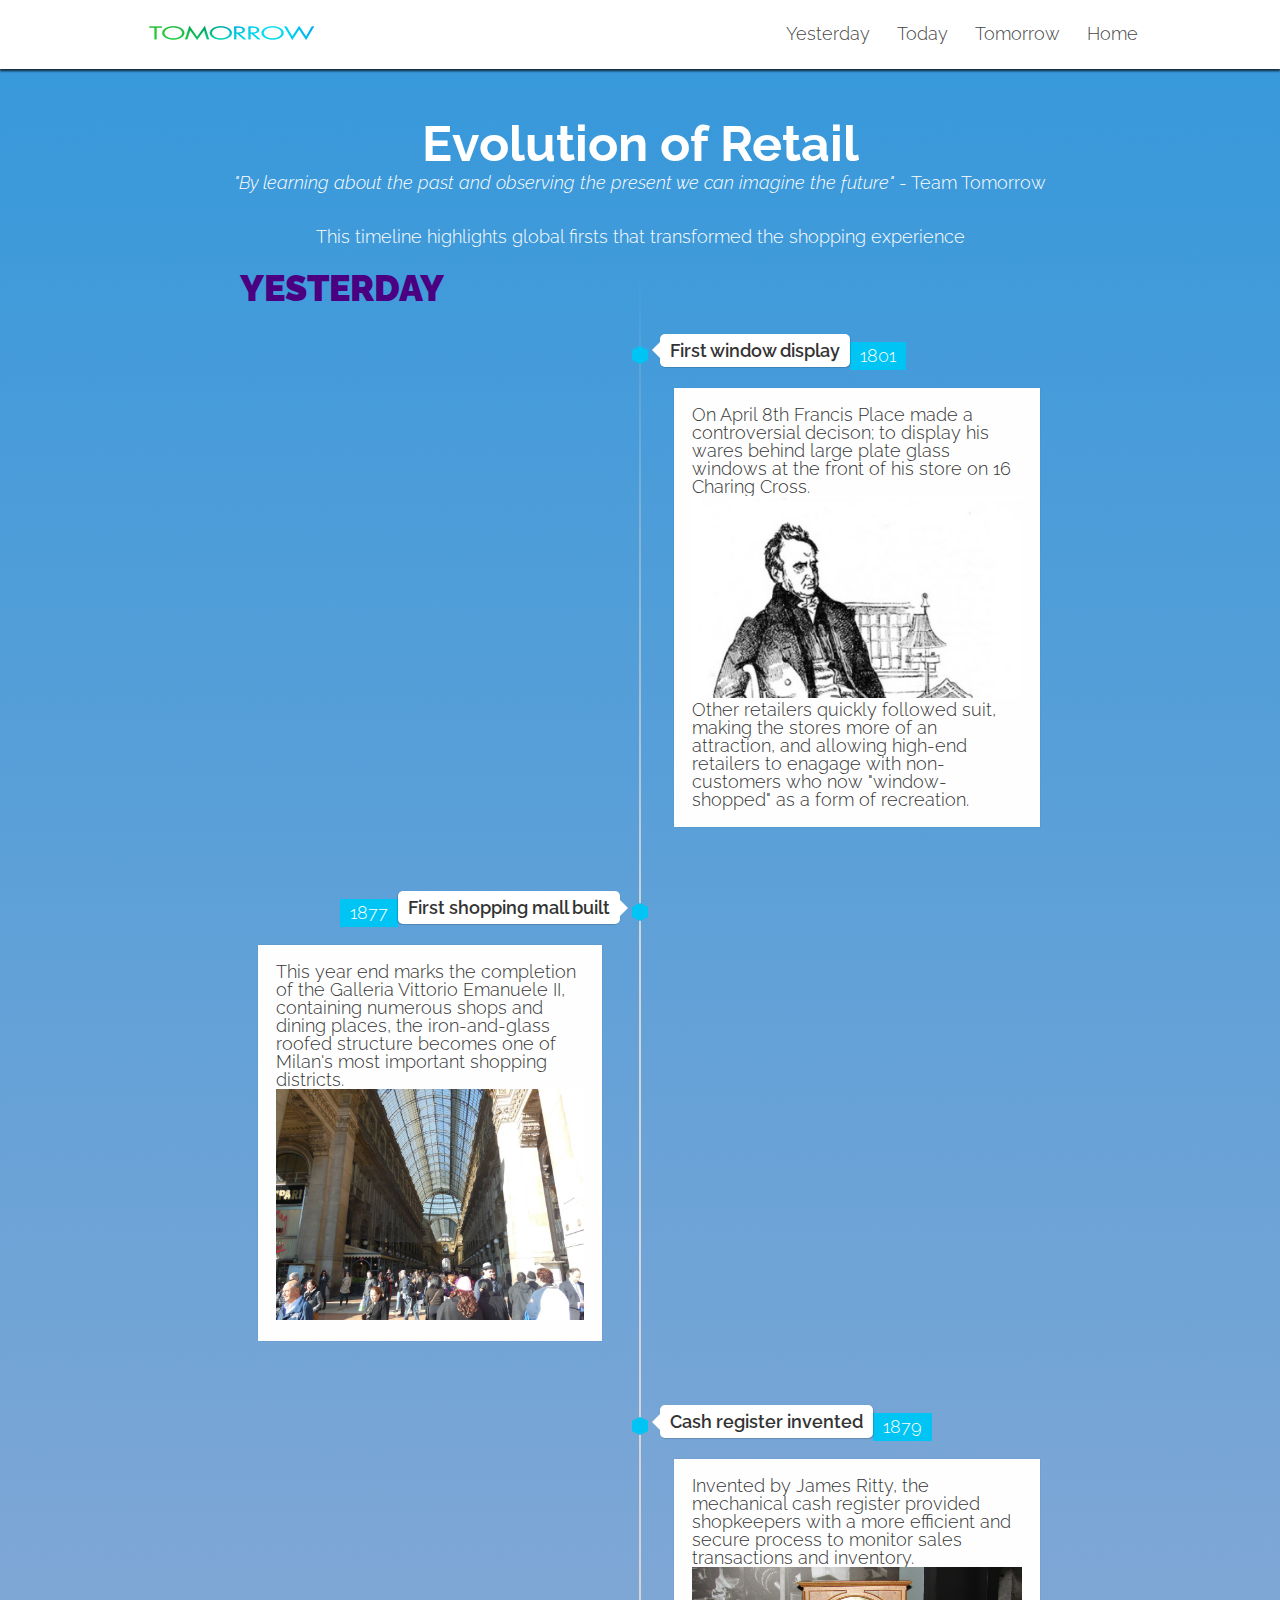
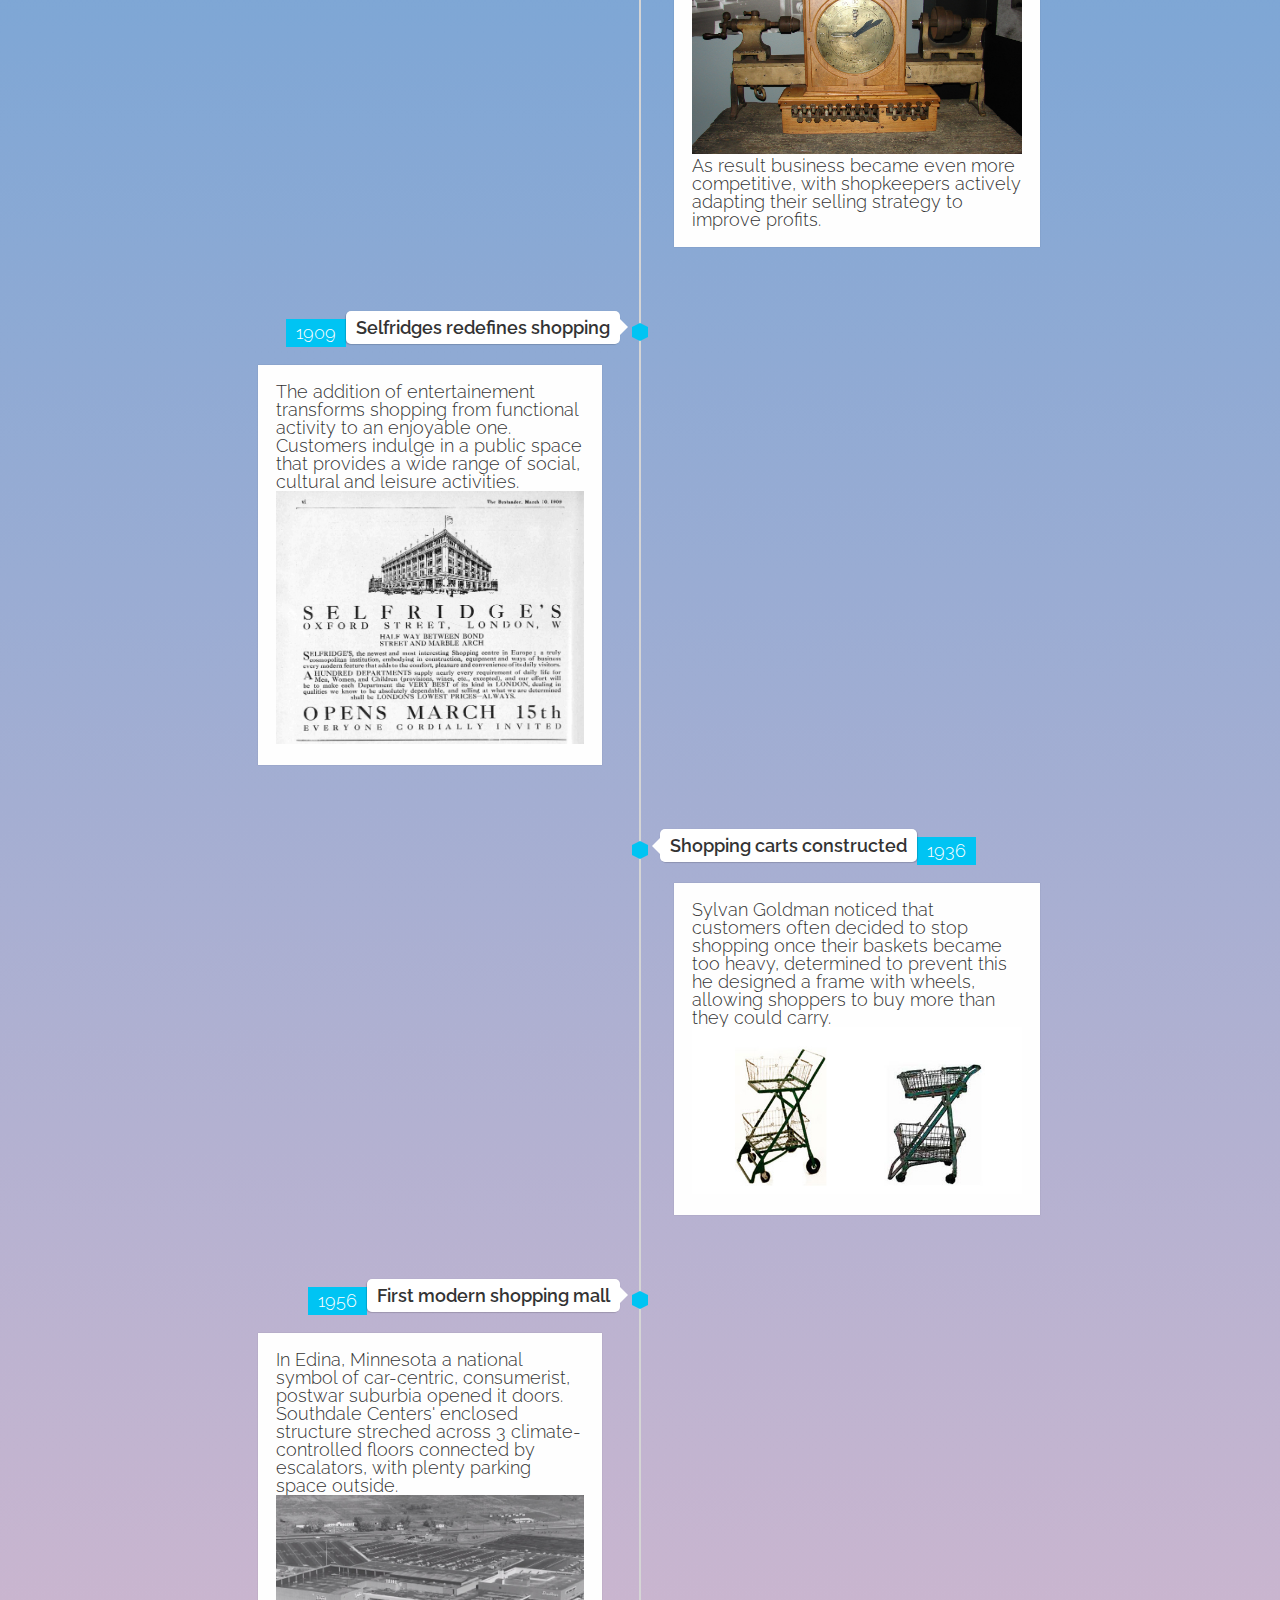
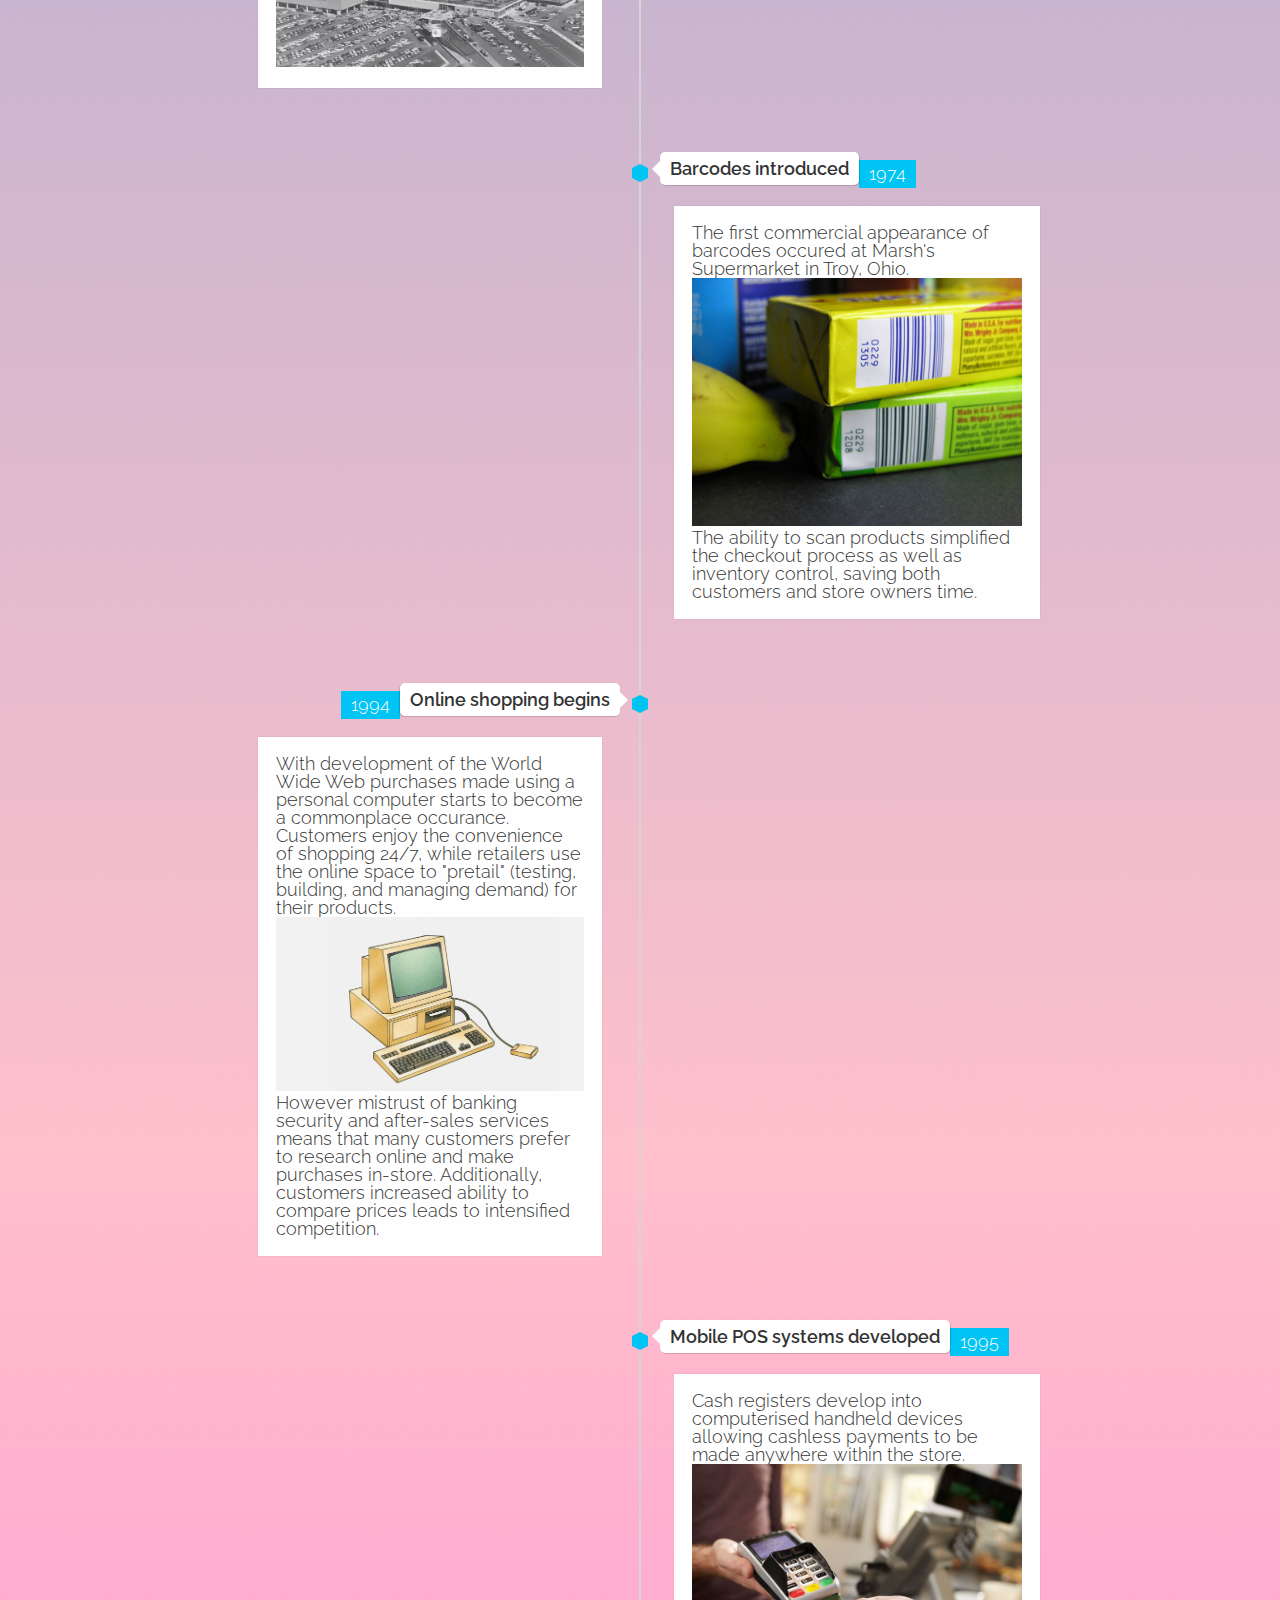
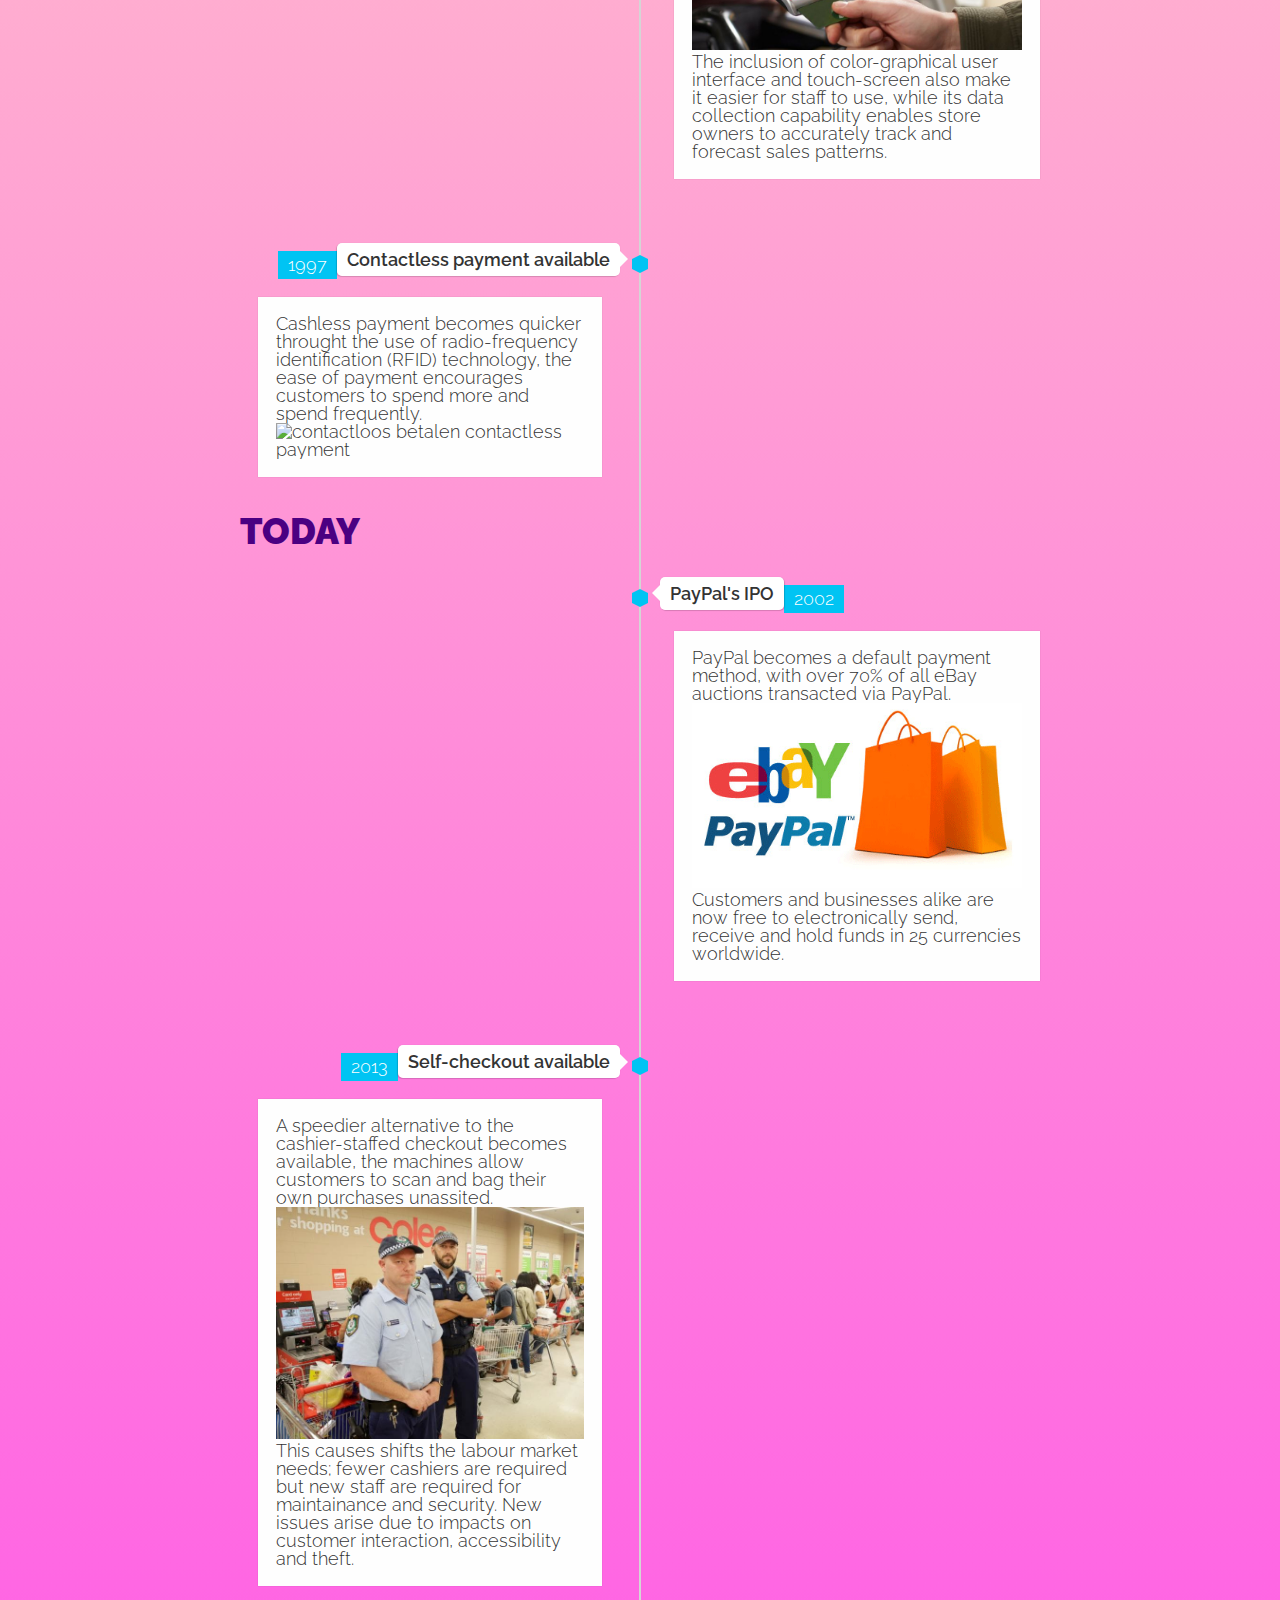
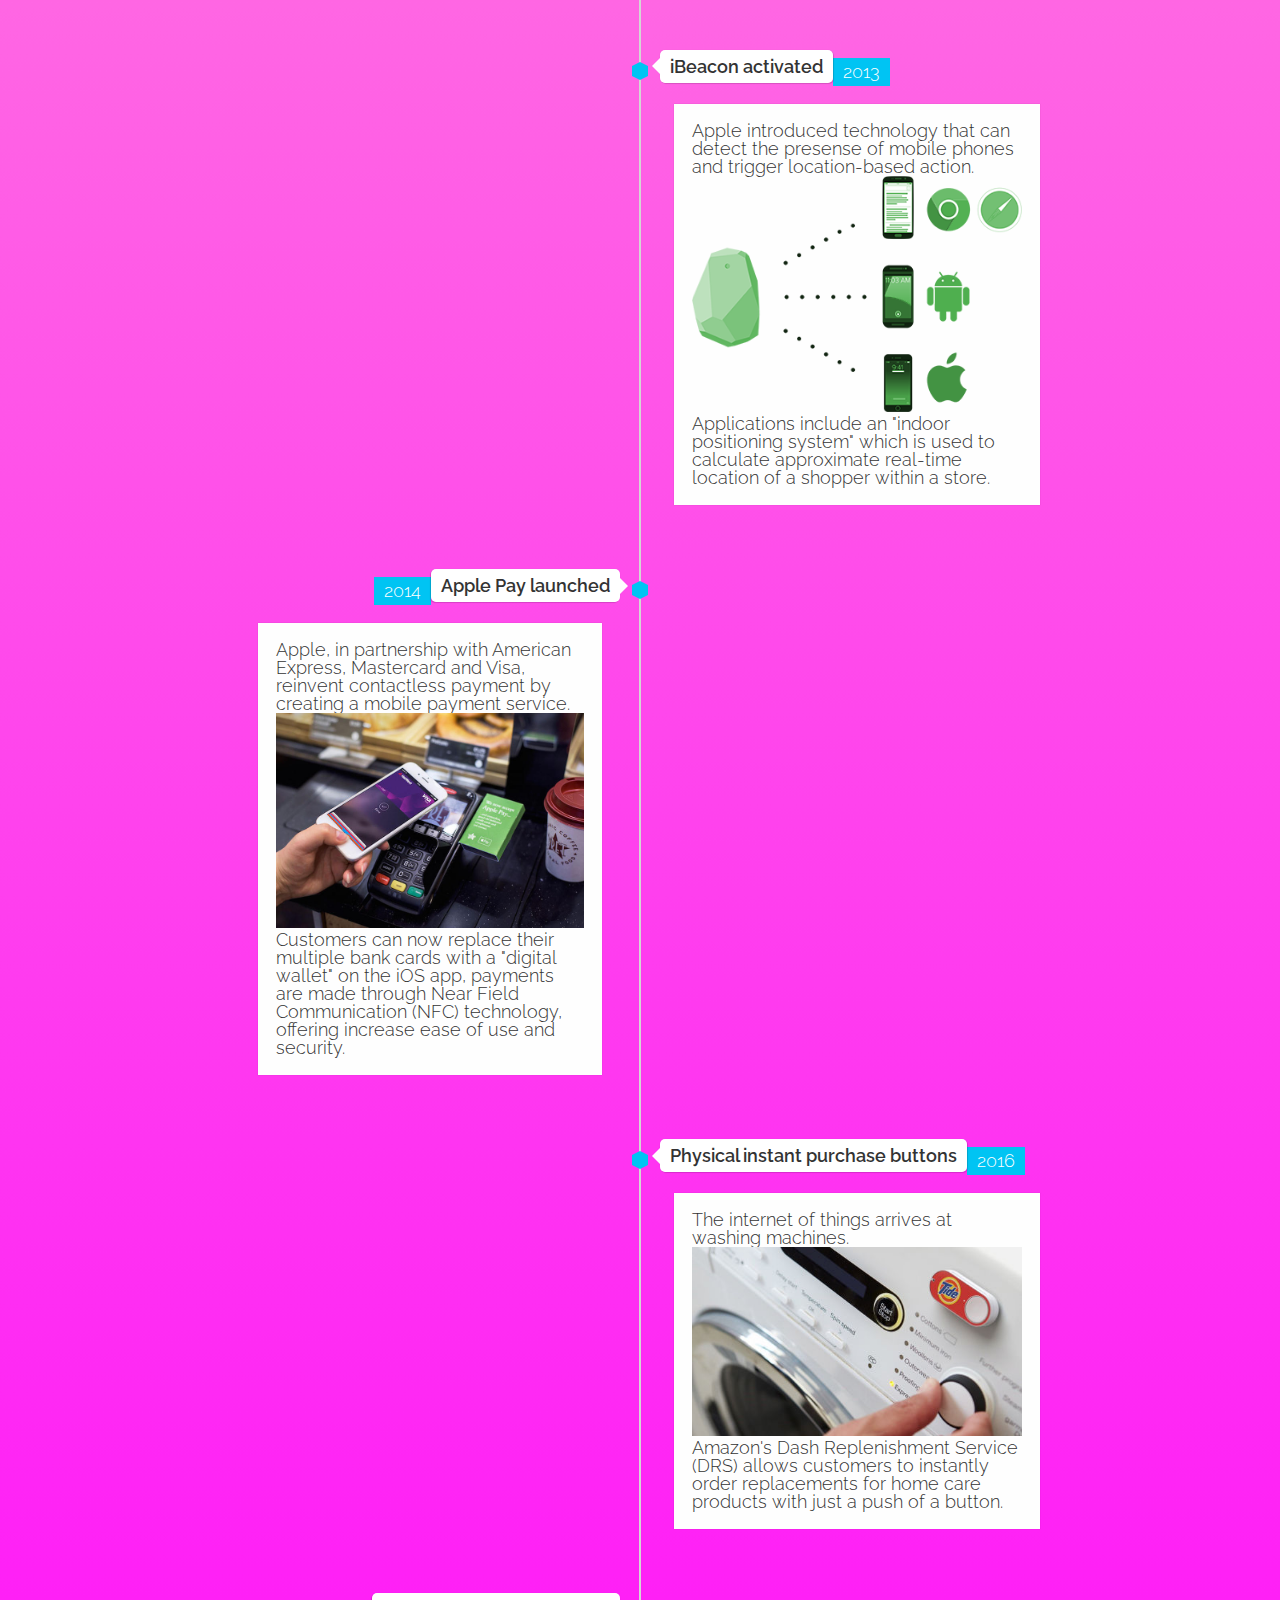
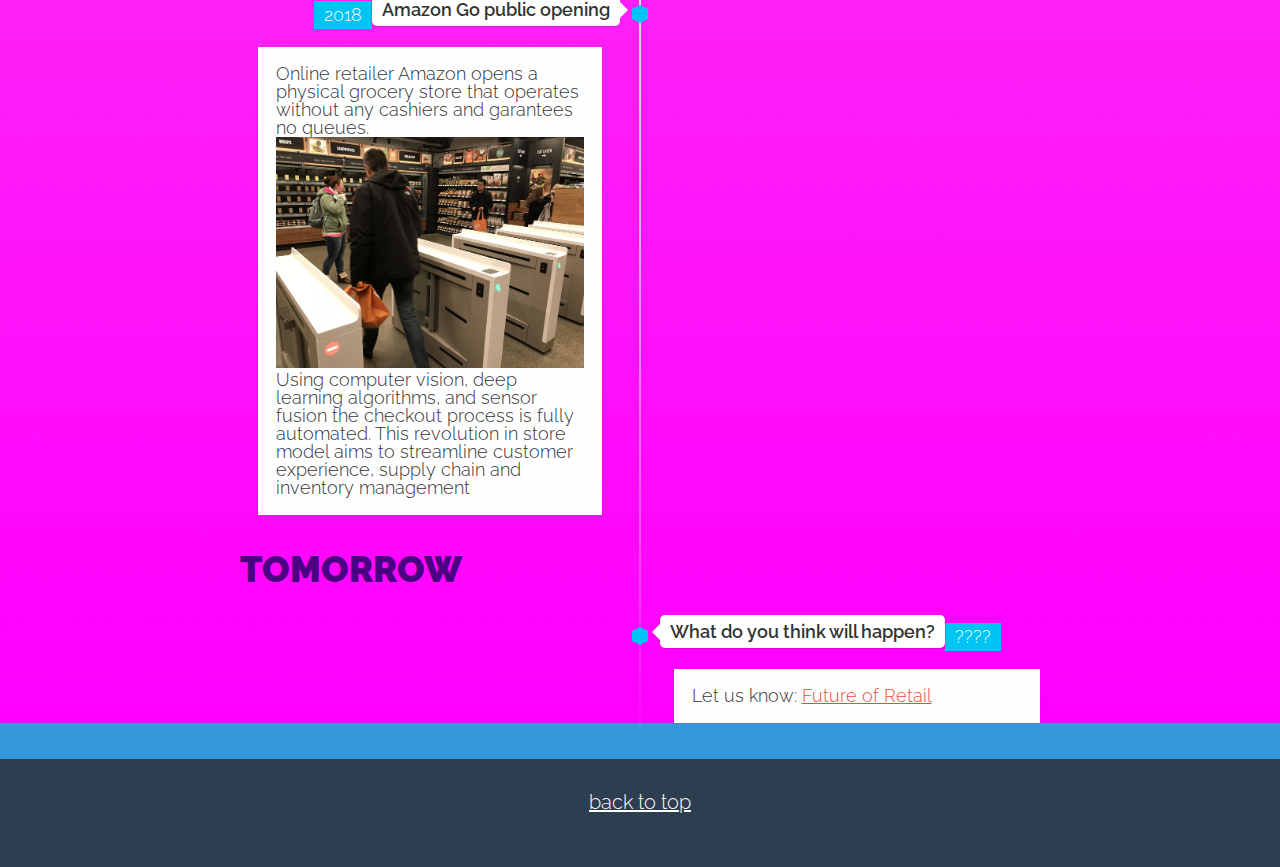
==== evolution.html @ c84900f5 "<nav class="sticky"> addition" ====
<!DOCTYPE html>
<html>
<head>
  <meta charset="UTF-8">
  <title>Timeline of Retail Evolution. Yesterday. Today. Tomorrow </title>
  <meta name="viewport" content="width=device-width, initial-scale=1">
    <link rel="stylesheet" href="https://cdnjs.cloudflare.com/ajax/libs/normalize/5.0.0/normalize.min.css">
      <link rel="stylesheet" href="css/style.css">
</head>

<nav class="sticky">
<nav class="container-fluid nav">
<div class="container cf">
  <div class="brand">
    <a href="#splash"><img src="./images/rsz_1tomorrow.png"></a>
  </div>
  <i class="fa fa-bars nav-toggle"></i>
  <ul>
    <li><a href="#about">Yesterday</a></li>
    <li><a href="#skills">Today</a></li>
    <li><a href="#portfolio">Tomorrow</a></li>
    <li><a href="./index.html">Home</a></li>
  </ul>
</div>
</nav>
</nav>


<meta charset="utf-8">
<meta name="viewport" content="width=device-width,initial-scale=1">
<link rel="stylesheet" href="css/evolution.css">
<meta property="og:title" content="PrognRoll" />
<meta property="og:description" content="A tiny, lightweight jQuery plugin that creates scroll progress bar on the page" />
<meta property="og:type" content="website" />

<header>
<div class= shadow>
  <h1 id="splash" style= font-size:50px;> <font color="white"> <br> Evolution of Retail</h1>
  <center><i><p>"By learning about the past and observing the present we can imagine the future"</i> - Team Tomorrow
  <br> <br> This timeline highlights global firsts that transformed the shopping experience </p></font>
  </center>
</div>
</header>
<body style="background: linear-gradient(#3498DB,pink,magenta);">
<ul class="timeline">
  <h1 class="heading" id="about"> YESTERDAY </h1>
  <!-- Item 1 -->
  <li>
    <div class="direction-r">
      <div class="flag-wrapper">
        <span class="hexa"></span>
        <span class="flag">First window display</span>
        <span class="time-wrapper"><span class="time">1801</span></span>
      </div>
      <div class="desc">On April 8th Francis Place made a controversial decison; to display his wares behind large plate glass windows at the front of his store on 16 Charing Cross.
        <br><img src="./images/francis.png" class="responsive" alt="drawing autobiography Francis Place" height="230" width="300" >
        <br> Other retailers quickly followed suit, making the stores more of an attraction, and allowing high-end retailers to enagage with non-customers who now "window-shopped" as a form of recreation.</div>
    </div>
  </li>
  <!-- Item 2 -->
  <li>
    <div class="direction-l">
      <div class="flag-wrapper">
        <span class="hexa"></span>
        <span class="flag">First shopping mall built</span>
        <span class="time-wrapper"><span class="time">1877</span></span>
      </div>
      <div class="desc">This year end marks the completion of the Galleria Vittorio Emanuele II, containing numerous shops and dining places, the iron-and-glass roofed structure becomes one of Milan's most important shopping districts.
        <br><img src="./images/GVE-Milan.jpg" class=responsive alt="Galleria Vittorio Emanuele roof milan" height="230" width="300" ></div>
    </div>
  </li>
  <!-- Item 3 -->
  <li>
    <div class="direction-r">
      <div class="flag-wrapper">
        <span class="hexa"></span>
        <span class="flag">Cash register invented</span>
        <span class="time-wrapper"><span class="time">1879</span></span>
      </div>
      <div class="desc">Invented by James Ritty, the mechanical cash register provided shopkeepers with a more efficient and secure process to monitor sales transactions and inventory.
        <br> <img src="./images/cash.jpg" class=responsive alt= "Ritty Incorruptible Cashier patent ka-ching">
        <br> As result business became even more competitive, with shopkeepers actively adapting their selling strategy to improve profits.</div>
    </div>
  </li>
  <!-- Item 4 -->
  <li>
    <div class="direction-l">
      <div class="flag-wrapper">
        <span class="hexa"></span>
        <span class="flag">Selfridges redefines shopping</span>
        <span class="time-wrapper"><span class="time">1909</span></span>
      </div>
      <div class="desc">The addition of entertainement transforms shopping from functional activity to an enjoyable one. Customers indulge in a public space that provides a wide range of social, cultural and leisure activities.
        <br> <img src="./images/selfridges.jpg" class=responsive alt= "selfridges grand opening poster"> </div>
    </div>
  </li>
  <!-- Item 5 -->
  <li>
    <div class="direction-r">
      <div class="flag-wrapper">
        <span class="hexa"></span>
        <span class="flag">Shopping carts constructed</span>
        <span class="time-wrapper"><span class="time">1936</span></span>
      </div>
      <div class="desc">Sylvan Goldman noticed that customers often decided to stop shopping once their baskets became too heavy, determined to prevent this he designed a frame with wheels, allowing shoppers to buy more than they could carry.
        <br><img src="./images/shopping-cart.png" class=responsive alt="basket frame shopping cart" height="130" width="200" ></div>
  </li>
    <!-- Item 6 -->
  <li>
    <div class="direction-l">
      <div class="flag-wrapper">
        <span class="hexa"></span>
        <span class="flag">First modern shopping mall</span>
        <span class="time-wrapper"><span class="time">1956</span></span>
      </div>
      <div class="desc">In Edina, Minnesota a national symbol of car-centric, consumerist, postwar suburbia opened it doors. Southdale Centers' enclosed structure streched across 3 climate-controlled floors connected by escalators, with plenty parking space outside.
      <br> <img src="./images/southdale.jpg" class="responsive" alt="southdale center mall car consumerism" height="170" width="300" ></div>
      </div>
  </li>
  <!-- Item 7 -->
  <li>
    <div class="direction-r">
      <div class="flag-wrapper">
        <span class="hexa"></span>
        <span class="flag">Barcodes introduced</span>
        <span class="time-wrapper"><span class="time">1974</span></span>
      </div>
      <div class="desc">The first commercial appearance of barcodes occured at Marsh's Supermarket in Troy, Ohio.
        <br> <img src="./images/gum.jpg" class="responsive" alt="wrigley gum barcode">
         <br> The ability to scan products simplified the checkout process as well as inventory control, saving both customers and store owners time.</div>
    </div>
  </li>
  <!-- Item 8 -->
  <li>
    <div class="direction-l">
      <div class="flag-wrapper">
        <span class="hexa"></span>
        <span class="flag">Online shopping begins</span>
        <span class="time-wrapper"><span class="time">1994</span></span>
      </div>
      <div class="desc">With development of the World Wide Web purchases made using a personal computer starts to become a commonplace occurance. Customers enjoy the convenience of shopping 24/7, while retailers use the online space to "pretail" (testing, building, and managing demand) for their products.
        <br> <img src="./images/PC.jpg" class=responsive alt="personal computer drawing" height="130" width="200" >
        <br> However mistrust of banking security and after-sales services means that many customers prefer to research online and make purchases in-store. Additionally, customers increased ability to compare prices leads to intensified competition.</div>
    </div>
  </li>
  <!-- Item 9 -->
  <li>
    <div class="direction-r">
      <div class="flag-wrapper">
        <span class="hexa"></span>
        <span class="flag">Mobile POS systems developed</span>
        <span class="time-wrapper"><span class="time">1995</span></span>
      </div>
      <div class="desc">Cash registers develop into computerised handheld devices allowing cashless payments to be made anywhere within the store.
        <br><img src="./images/POS.jpg" class=responsive alt="handheld POS" height="130" width="200" >
        <br> The inclusion of color-graphical user interface and touch-screen also make it easier for staff to use, while its data collection capability enables store owners to accurately track and forecast sales patterns.</div>
    </div>
  </li>
    <!-- Item 10-->
    <li>
      <div class="direction-l">
        <div class="flag-wrapper">
          <span class="hexa"></span>
          <span class="flag">Contactless payment available</span>
          <span class="time-wrapper"><span class="time">1997</span></span>
        </div>
        <div class="desc">Cashless payment becomes quicker throught the use of radio-frequency identification (RFID) technology, the ease of payment encourages customers to spend more and spend frequently.
        <br> <img src="./images/contactloos.jpg" class=responsive alt="contactloos betalen contactless payment" height="130" width="200" ></div>
      </div>
    </li>
<h1 class="heading" id="skills"> TODAY </h1>
  <!-- Item 11 -->
  <li>
  <div class="direction-r">
    <div class="flag-wrapper">
      <span class="hexa"></span>
      <span class="flag">PayPal's IPO</span>
      <span class="time-wrapper"><span class="time">2002</span></span>
    </div>
    <div class="desc"> PayPal becomes a default payment method, with over 70% of all eBay auctions transacted via PayPal.
      <br> <img src="./images/IPO.png" class="responsive">
      <br> Customers and businesses alike are now free to electronically send, receive and hold funds in 25 currencies worldwide.
</div>
<!-- Item 12 -->
<li>
  <div class="direction-l">
    <div class="flag-wrapper">
      <span class="hexa"></span>
      <span class="flag">Self-checkout available</span>
      <span class="time-wrapper"><span class="time">2013</span></span>
    </div>
    <div class="desc">A speedier alternative to the cashier-staffed checkout becomes available, the machines allow customers to scan and bag their own purchases unassited.
     <br><img src="./images/selfcheckout.jpg" class=responsive alt="handheld POS" height="130" width="200" >
This causes shifts the labour market needs; fewer cashiers are required but new staff are required for maintainance and security.
New issues arise due to impacts on customer interaction, accessibility and theft. </div>
</div>
  <!-- Item 13 -->
    <li>
    <div class="direction-r">
      <div class="flag-wrapper">
        <span class="hexa"></span>
        <span class="flag">iBeacon activated</span>
        <span class="time-wrapper"><span class="time">2013</span></span>
      </div>
      <div class="desc">Apple introduced technology that can detect the presense of mobile phones and trigger location-based action.
        <br> <img src="./images/iBeacon.png" class="responsive">
        <br> Applications include an "indoor positioning system" which is used to calculate approximate real-time location of a shopper within a store. </div>
      </div>
  </li>
  <!-- Item 14 -->
  <li>
    <div class="direction-l">
      <div class="flag-wrapper">
        <span class="hexa"></span>
        <span class="flag">Apple Pay launched</span>
        <span class="time-wrapper"><span class="time">2014</span></span>
      </div>
      <div class="desc">Apple, in partnership with American Express, Mastercard and Visa, reinvent contactless payment by creating a mobile payment service.
        <br> <img src="./images/iPay.jpg" class="responsive">
        <br> Customers can now replace their multiple bank cards with a "digital wallet" on the iOS app, payments are made through Near Field Communication (NFC) technology, offering increase ease of use and security.</div>
    </div>
  </li>
  <!-- Item 15 -->
    <li>
    <div class="direction-r">
      <div class="flag-wrapper">
        <span class="hexa"></span>
        <span class="flag">Physical instant purchase buttons</span>
        <span class="time-wrapper"><span class="time">2016</span></span>
      </div>
      <div class="desc">The internet of things arrives at washing machines.
        <br> <img src="./images/DRS.jpg" class="responsive">
        <br> Amazon's Dash Replenishment Service (DRS) allows customers to instantly order replacements for home care products with just a push of a button.</div>
  </li>
  <!-- Item 16 -->
  <li>
    <div class="direction-l">
      <div class="flag-wrapper">
        <span class="hexa"></span>
        <span class="flag">Amazon Go public opening</span>
        <span class="time-wrapper"><span class="time">2018</span></span>
      </div>
      <div class="desc">Online retailer Amazon opens a physical grocery store that operates without any cashiers and garantees no queues.
        <br> <img src="./images/GO.jpg" class=responsive alt= "AmazonGO no queues no checkout concept store">
        <br> Using computer vision, deep learning algorithms, and sensor fusion the checkout process is fully automated. This revolution in store model aims to streamline customer experience, supply chain and inventory management
      </div>
  </li>
  <h1 class="heading" id="portfolio"> TOMORROW </h1>
  <!-- Item 15 -->
    <li>
    <div class="direction-r">
      <div class="flag-wrapper">
        <span class="hexa"></span>
        <span class="flag">What do you think will happen?</span>
        <span class="time-wrapper"><span class="time">????</span></span>
      </div>
      <div class="desc">Let us know: <a href= "https://goo.gl/forms/v2JRG1TyEKLLPUq03">Future of Retail</a> </div>
  </li>
</ul>

<footer class="container-fluid footer">
  <div class="container">
    <center><a href="#" style="font-size:20px;">back to top</a></center>
    <a href="#" target="_blank"><i class="fa fa-facebook"></i></a>
    <a href="#" target="_blank"><i class="fa fa-twitter"></i></a>
    <a href="#" target="_blank"><i class="fa fa-github"></i></a>
    <a href="#" target="_blank"><i class="fa fa-dribbble"></i></a>
    <a href="#" target="_blank"><i class="fa fa-codepen"></i></a>
  </div>
</footer>
  <script src='http://cdnjs.cloudflare.com/ajax/libs/jquery/2.1.3/jquery.min.js'></script>

    <script  src="js/index.js"></script>





<script type="text/javascript" src="jquery.3.1.1.min.js"></script>
<script type="text/javascript" src="src/prognroll.js"></script>
<script type="text/javascript">
$(function() {

$("body").prognroll();

$(".content").prognroll({
  custom:true
});

$(window).scroll(function() {
  if( $(window).scrollTop() > 250) {
$(".arrow-down").css("visibility","hidden");
  }else {
   $(".arrow-down").css("visibility","visible");
}
});
});
</script>
</body>
</html>
---- css/style.css ----
/* https://coolors.co/2c3e50-e74c3c-ffffff-3498db-95a3b3 */

/* ========================
Utilities
======================== */
@import url(https://fonts.googleapis.com/css?family=Raleway:400,900);
* {
  -webkit-box-sizing: border-box;
          box-sizing: border-box;
}

.cf::before,
.cf::after {
    content: "";
    display: table;
}

.cf::after {
    clear: both;
}

html {
  position: relative;
}

img {
  max-width: 100%;
}

/* ========================
Global
======================== */

body {
  font-family: 'Raleway', sans-serif;
  color: #333;
  font-size: 18px;
  font-weight: 300;
  line-height: 1;
  margin: 0;
  padding: 0;
}

h1, h2, h3, h4, h5, h6, ul, ol, p {
  margin-top: 0;
}

h1 {
  font-weight: 900;
}

p {
  line-height: 1.5;
}

a, a:hover, a:focus, a:active, a:visited {
  color: #E74C3C;
  text-decoration: underline;
}

/* ========================
Containers
======================== */

.container-fluid {
  padding: 0 1em;
}

.container {
  margin: 0 auto;
  max-width: 996px;
}

/* ========================
Navigation
======================== */

@-webkit-keyframes show-header {
    0% {
        top: -4em;
        opacity: 0;
    }
    100% {
        top: 0;
        opacity: 1;
    }
}

@keyframes show-header {
    0% {
        top: -4em;
        opacity: 0;
    }
    100% {
        top: 0;
        opacity: 1;
    }
}

nav {
  background-color: #fff;
  -webkit-box-shadow: 0 2px 2px rgba(0,0,0,.45);
          box-shadow: 0 2px 2px rgba(0,0,0,.45);
  position: relative;
  top: 0;
  z-index: 1000;
}

nav a, nav a:hover, nav a:focus,  nav a:active, nav a:visited {
  text-decoration: none;
}

nav .brand {
  display: inline-block;
  float: left;
  font-size: 1.25em;
  font-weight: 900;
}

nav .brand a {
  color: #444;
  display: block;
  padding: 1em 0;
}

nav .nav-toggle {
  color: #444;
  cursor: pointer;
  display: inline-block;
  float: right;
  font-size: 1.25em;
  padding: 1em 0;
  z-index: 1000 <!-- added to stop nav being under timeline -->
}

nav ul {
  border-top: 1px solid #ccc;
  clear: both;
  list-style: none;
  margin: 0 -1em;
  padding: 0;
  z-index: 999;
}

nav ul li {
  border-bottom: 1px solid #ccc;
  text-align: center;
}

nav ul li a {
  color: #444;
  display: block;
  padding: .75em;
}

nav .sticky {
  -webkit-animation: show-header .5s ease;
          animation: show-header .5s ease;
  position: fixed;
  top: 0;
  width: 100%;
}

/* ========================
Sections
======================== */

.splash {
  background: -webkit-gradient(linear, left top, left bottom, from(rgba(44, 62, 80, 0.65)), to(rgba(52, 152, 219, 0.65))),
				url("https://images.unsplash.com/photo-1452796907770-ad6cd374b12d?crop=entropy&fit=crop&fm=jpg&h=1000&ixjsv=2.1.0&ixlib=rb-0.3.5&q=80&w=1925") no-repeat fixed center;
  background: linear-gradient(rgba(44, 62, 80, 0.65), rgba(52, 152, 219, 0.65)),
				url("https://images.unsplash.com/photo-1452796907770-ad6cd374b12d?crop=entropy&fit=crop&fm=jpg&h=1000&ixjsv=2.1.0&ixlib=rb-0.3.5&q=80&w=1925") no-repeat fixed center;
	background-size: cover;
	color: #fff;
}

.splash .container {
  padding-top: 25vh; /* No JS fallback*/
  padding-bottom: 25vh; /* No JS fallback*/
}

.profile-image {
  border-radius: 50%;
  display: block;
  max-width: 200px;
  margin: 0 auto 1em;
  width: 100%;
}

.splash h1 {
  font-size: 3em;
  margin-bottom: .15em;
  text-align: center;
}

.splash .lead, .splash .continue {
  display: block;
  text-align: center;
}

.splash .lead {
  font-size: 1.5em;
  font-weight: 100;
  margin-bottom: 1em;
}

.splash .continue {
  font-size: 4em;
}

.splash .continue a {
  border: 4px solid #fff;
  border-radius: 100%;
  color: #fff;
  display: inline-block;
  text-decoration: none;
  width: 80px;
}
.splash .continue a:hover {
  background-color: rgba(255, 255, 255, .25);
}

.intro .container, .features .container, .portfolio .container, .contact .container {
  padding: 5em 0;
}

.intro, .features, .portfolio, .contact {
  text-align: center;
}

.intro {
  background-color: #E74C3C;
  color: #fff;
}

.intro a, .intro a:hover, .intro a:focus, .intro a:active, .intro a:visited {
  color: #fff;
}

.features img {
  display: block;
  margin: 0 auto 1em;
  max-width: 200px;
}

.features .col-3 {
  margin: 3em auto;
  width: 100%;
}

.portfolio {
  background-color: #3498DB;
  color: #fff;
}

.gallery .gallery-image {
  margin: 1em auto;
  width: 100%;
}

.gallery .gallery-image img {
  background-color: #23648F;
  border-radius: 4px;
  display: block;
  height: auto;
  padding: 6px;
  width: 100%;
}

.contact form {
  background-color: #f0f0f0;
  border-radius: 4px;
  border-top: 8px solid #E74C3C;
  -webkit-box-shadow: 0 1px 2px rgba(0,0,0,.15);
          box-shadow: 0 1px 2px rgba(0,0,0,.15);
  padding: 1em;
}

.contact form input, .contact form textarea {
  border: none;
  border-radius: 4px;
  display: block;
  margin-bottom: 1em;
  padding: 1em;
  width: 100%;
}

.contact form textarea {
  height: 6em;
}

.contact form input[type="submit"] {
  background-color: #E74C3C;
  border-radius: 0;
  color: #fff;
  padding: 1em;
  text-transform: uppercase;
}

/* ========================
Footer
======================== */

.footer {
  background-color: #2C3E50;
  color:  #fff;
  font-size: 1.5em;
  text-align: center;
}

.footer .container {
  padding: 1em 0;
}

.footer a {
  color: #fff;
  margin-right: 1em;
}

.footer a:last-of-type {
  margin-right: 0;
}

/* ========================
Media Queries
======================== */

@media (min-width: 768px) {

  nav .nav-toggle {
    display: none;
  }

  nav ul {
    border: none;
    clear: none;
    display: inline-block !important;
    float: right;
    margin: 0;
    padding: 25px 0;
  }

  nav ul li {
    border: none;
    display: inline-block;
    float: left;
    margin-right: 1.5em;
  }

  nav ul li:last-of-type {
    margin-right: 0;
  }

  nav ul li a {
    padding: 0;
  }

  .splash h1 {
    font-size: 6em;
  }

  .splash .lead {
    font-size: 2em;
  }

  .features .col-3 {
    float: left;
    margin: 2em 5% 0 0;
    padding: 0 1em;
    width: 30%;
  }

  .features .col-3:last-of-type {
    margin-right: 0;
  }

  .gallery .gallery-image {
    float: left;
    margin-right: 2.5%;
    width: 31.6666666667%;
  }

  .gallery .gallery-image:nth-of-type(3n) {
    margin-right: 0;
  }

  .contact form {
    padding: 3em 2em 2em;
  }

  .contact form input[type="submit"] {
    padding: 1em 3em;
    width: auto;
  }

  .contact form input.full-half {
    float: left;
    margin-right: 2.5%;
    width: 48.75%;
  }

  .contact form input.full-half:nth-of-type(2n) {
    margin-right: 0;
  }

  .contact form textarea {
    height: 12em;
  }

}
---- css/evolution.css ----
@import url(https://fonts.googleapis.com/css?family=Raleway:400,900);

/* -----This line and the next 12 lines are for the scroll JS----- */
* {
padding:0;
margin:0;
text-decoration: none;
-webkit-font-smoothing: antialiased;
}

body {
width: 100%;
height: 1000px;
}
/* -----End of scroll JS----- */

body{
  font-family: 'Raleway', sans-serif;
  color: #333;
}



header h1{
  text-align: center;
  font-weight: bold;
  margin-top: 0;
}

 header p{
   text-align: center;
   margin-bottom: 0;
 }

 .responsive {
    width: 100%;
    height: 100%;
}

.heading{
    color:#4B0082
}

.page-link{
  font-family: "Avant Garde", Avantgarde, "Century Gothic", CenturyGothic, AppleGothic, sans-serif;
  font-weight: bold;
  margin-top: 30px;
  padding-left: 15px;
  padding-right: 15px;
}

.page-link a:hover{
  background-color: white
}

.hexa{
  border: 0px;
  float: left;
  text-align: center;
  height: 35px;
  width: 60px;
  font-size: 22px;
  background: #f0f0f0;
  color: #3c3c3c;
  position: relative;
  margin-top: 15px;
}

.hexa:before{
  content: "";
  position: absolute;
  left: 0;
  width: 0;
  height: 0;
  border-bottom: 15px solid #f0f0f0;
  border-left: 30px solid transparent;
  border-right: 30px solid transparent;
  top: -15px;
}

.hexa:after{
  content: "";
  position: absolute;
  left: 0;
  width: 0;
  height: 0;
  border-left: 30px solid transparent;
  border-right: 30px solid transparent;
  border-top: 15px solid #f0f0f0;
  bottom: -15px;
}

.timeline {
  position: relative;
  padding: 0;
  width: 100%;
  margin-top: 20px;
  list-style-type: none;
}

.timeline:before {
  position: absolute;
  left: 50%;
  top: 0;
  content: ' ';
  display: block;
  width: 2px;
  height: 100%;
  margin-left: -1px;
  background: rgb(213,213,213);
  background: -moz-linear-gradient(top, rgba(213,213,213,0) 0%, rgb(213,213,213) 8%, rgb(213,213,213) 92%, rgba(213,213,213,0) 100%);
  background: -webkit-gradient(linear, left top, left bottom, color-stop(0%,rgba(30,87,153,1)), color-stop(100%,rgba(125,185,232,1)));
  background: -webkit-linear-gradient(top, rgba(213,213,213,0) 0%, rgb(213,213,213) 8%, rgb(213,213,213) 92%, rgba(213,213,213,0) 100%);
  background: -o-linear-gradient(top, rgba(213,213,213,0) 0%, rgb(213,213,213) 8%, rgb(213,213,213) 92%, rgba(213,213,213,0) 100%);
  background: -ms-linear-gradient(top, rgba(213,213,213,0) 0%, rgb(213,213,213) 8%, rgb(213,213,213) 92%, rgba(213,213,213,0) 100%);
  background: linear-gradient(to bottom, rgba(213,213,213,0) 0%, rgb(213,213,213) 8%, rgb(213,213,213) 92%, rgba(213,213,213,0) 100%);
  z-index: 5;
}

.timeline li {
  padding: 2em 0;
}

.timeline .hexa{
  width: 16px;
  height: 10px;
  position: absolute;
  background: #00c4f3;
  z-index: 5;
  left: 0;
  right: 0;
  margin-left:auto;
  margin-right:auto;
  top: -30px;
  margin-top: 0;
}

.timeline .hexa:before {
  border-bottom: 4px solid #00c4f3;
  border-left-width: 8px;
  border-right-width: 8px;
  top: -4px;
}

.timeline .hexa:after {
  border-left-width: 8px;
  border-right-width: 8px;
  border-top: 4px solid #00c4f3;
  bottom: -4px;
}

.direction-l,
.direction-r {
  float: none;
  width: 100%;
  text-align: center;
}

.flag-wrapper {
  text-align: center;
  position: relative;
}

.flag {
  position: relative;
  display: inline;
  background: rgb(255,255,255);
  font-weight: 600;
  z-index: 15;
  padding: 6px 10px;
  text-align: left;
  border-radius: 5px;
}

.direction-l .flag:after,
.direction-r .flag:after {
  content: "";
  position: absolute;
  left: 50%;
  top: -15px;
  height: 0;
  width: 0;
  margin-left: -8px;
  border: solid transparent;
  border-bottom-color: rgb(255,255,255);
  border-width: 8px;
  pointer-events: none;
}

.direction-l .flag {
  -webkit-box-shadow: -1px 1px 1px rgba(0,0,0,0.15), 0 0 1px rgba(0,0,0,0.15);
  -moz-box-shadow: -1px 1px 1px rgba(0,0,0,0.15), 0 0 1px rgba(0,0,0,0.15);
  box-shadow: -1px 1px 1px rgba(0,0,0,0.15), 0 0 1px rgba(0,0,0,0.15);
}

.direction-r .flag {
  -webkit-box-shadow: 1px 1px 1px rgba(0,0,0,0.15), 0 0 1px rgba(0,0,0,0.15);
  -moz-box-shadow: 1px 1px 1px rgba(0,0,0,0.15), 0 0 1px rgba(0,0,0,0.15);
  box-shadow: 1px 1px 1px rgba(0,0,0,0.15), 0 0 1px rgba(0,0,0,0.15);
}

.time-wrapper {
  display: block;
  position: relative;
  margin: 4px 0 0 0;
  z-index: 14;
  line-height: 1em;
  vertical-align: middle;
  color: #fff;
}

.direction-l .time-wrapper {
  float: none;
}

.direction-r .time-wrapper {
  float: none;
}

.time {
  background: #00c4f3;
  display: inline-block;
  padding: 8px;
}

.desc {
  position: relative;
  margin: 1em 0 0 0;
  padding: 1em;
  background: rgb(254,254,254);
  -webkit-box-shadow: 0 0 1px rgba(0,0,0,0.20);
  -moz-box-shadow: 0 0 1px rgba(0,0,0,0.20);
  box-shadow: 0 0 1px rgba(0,0,0,0.20);
  z-index: 15;
  text-align: left;
}

.direction-l .desc,
.direction-r .desc {
  position: relative;
  margin: 1em 1em 0 1em;
  padding: 1em;
  z-index: 15;
}

@media(min-width: 768px){
  .timeline {
    width: 660px;
    margin: 0 auto;
    margin-top: 20px;
  }

  .timeline li:after {
    content: "";
    display: block;
    height: 0;
    clear: both;
    visibility: hidden;
  }

  .timeline .hexa {
    left: -28px;
    right: auto;
    top: 8px;
  }

  .timeline .direction-l .hexa {
    left: auto;
    right: -28px;
  }

  .direction-l {
    position: relative;
    width: 310px;
    float: left;
    text-align: right;
  }

  .direction-r {
    position: relative;
    width: 310px;
    float: right;
    text-align: left;
  }

  .flag-wrapper {
    display: inline-block;
  }

  .flag {
    font-size: 18px;
  }

  .direction-l .flag:after {
    left: auto;
    right: -16px;
    top: 50%;
    margin-top: -8px;
    border: solid transparent;
    border-left-color: rgb(254,254,254);
    border-width: 8px;
  }

  .direction-r .flag:after {
    top: 50%;
    margin-top: -8px;
    border: solid transparent;
    border-right-color: rgb(254,254,254);
    border-width: 8px;
    left: -8px;
  }

  .time-wrapper {
    display: inline;
    vertical-align: middle;
    margin: 0;
  }

  .direction-l .time-wrapper {
    float: left;
  }

  .direction-r .time-wrapper {
    float: right;
  }

  .time {
    padding: 5px 10px;
  }

  .direction-r .desc {
    margin: 1em 0 0 0.75em;
  }
}

@media(min-width: 992px){
  .timeline {
    width: 800px;
    margin: 0 auto;
    margin-top: 20px;
  }

  .direction-l {
    position: relative;
    width: 380px;
    float: left;
    text-align: right;
  }

  .direction-r {
    position: relative;
    width: 380px;
    float: right;
    text-align: left;
  }
}
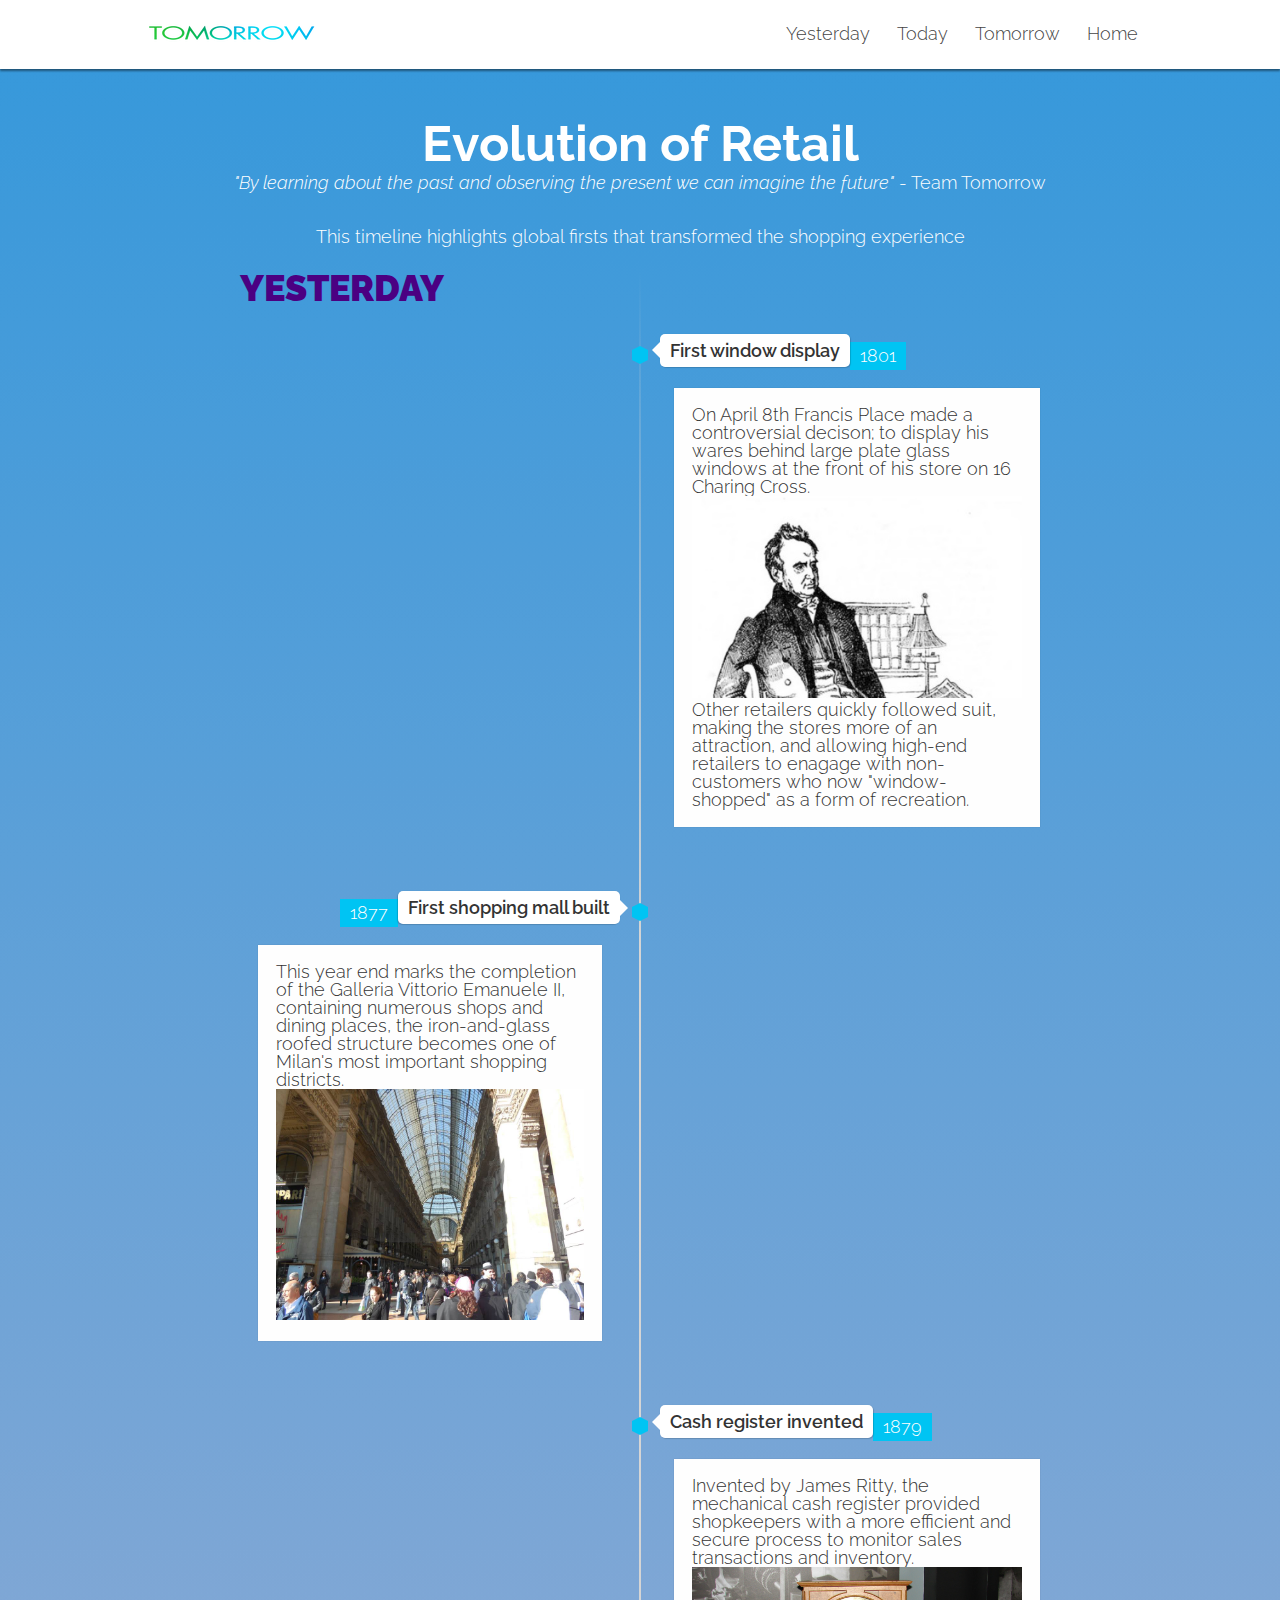
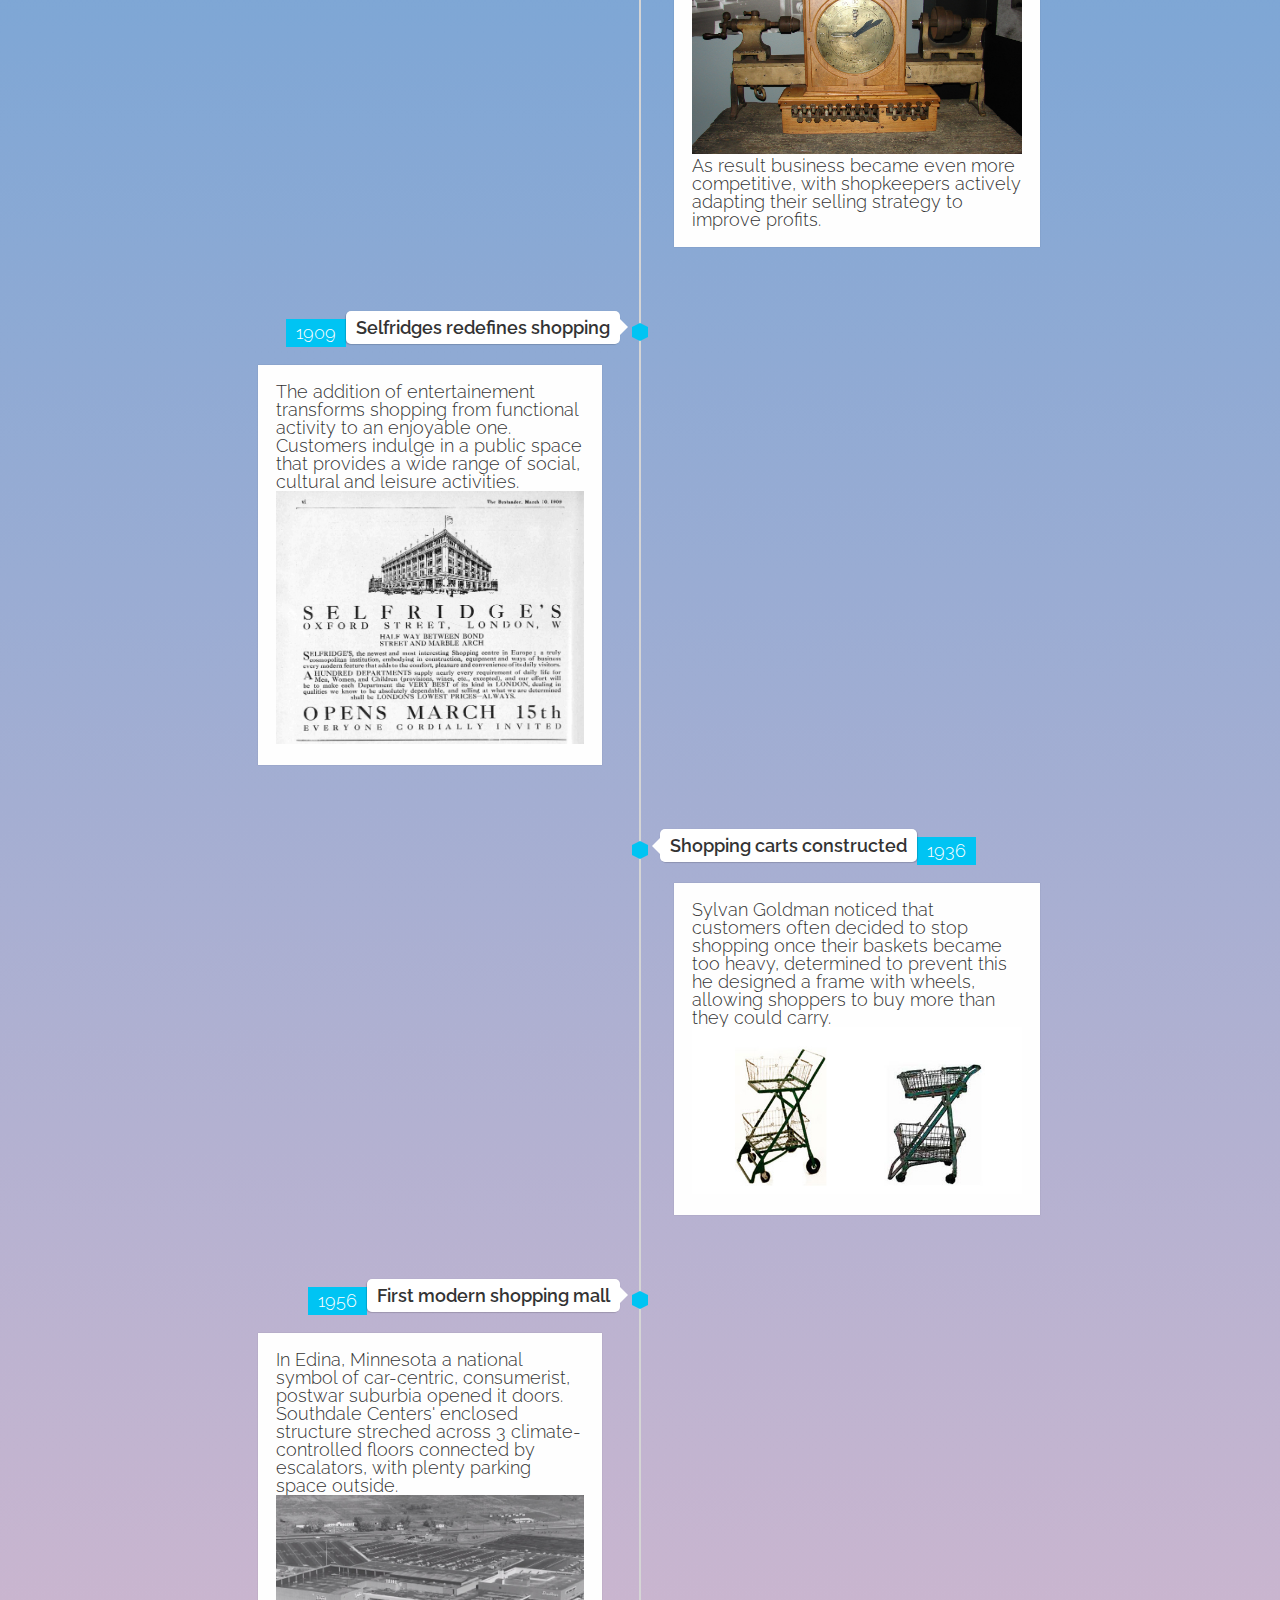
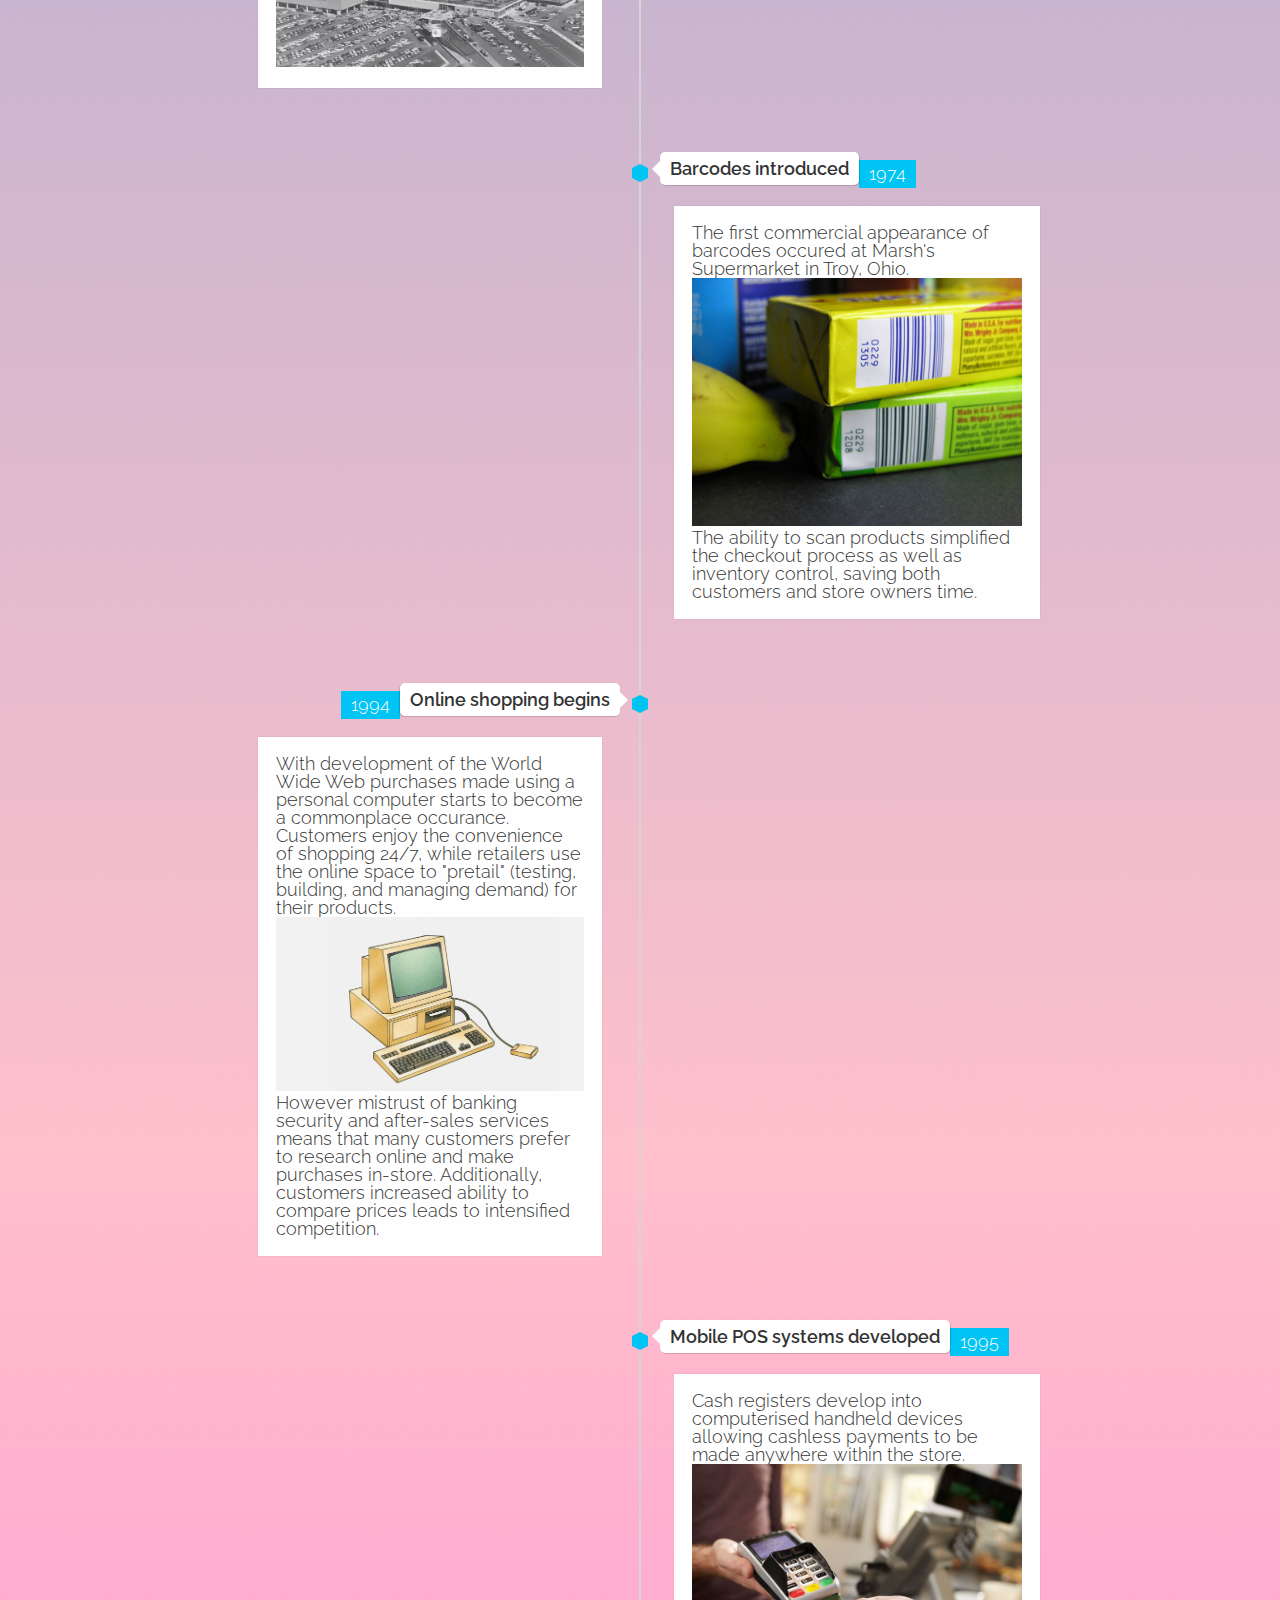
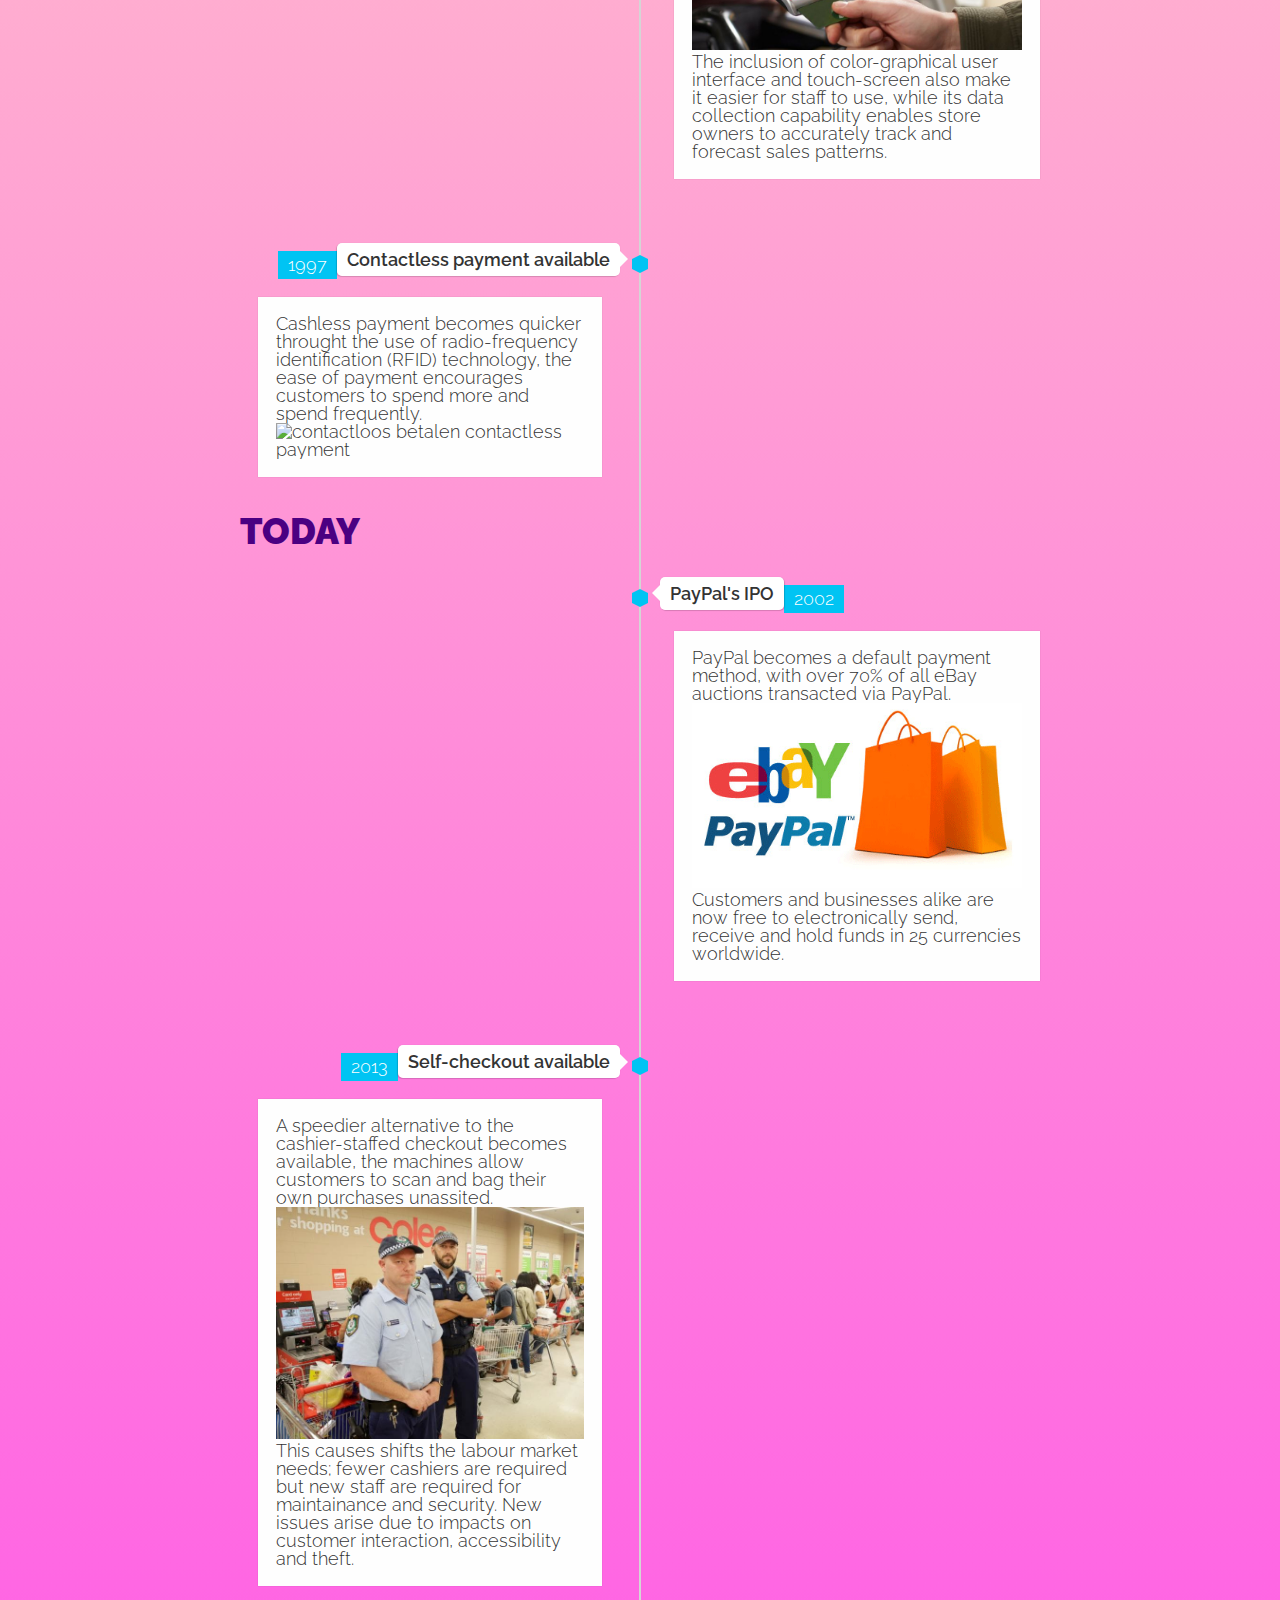
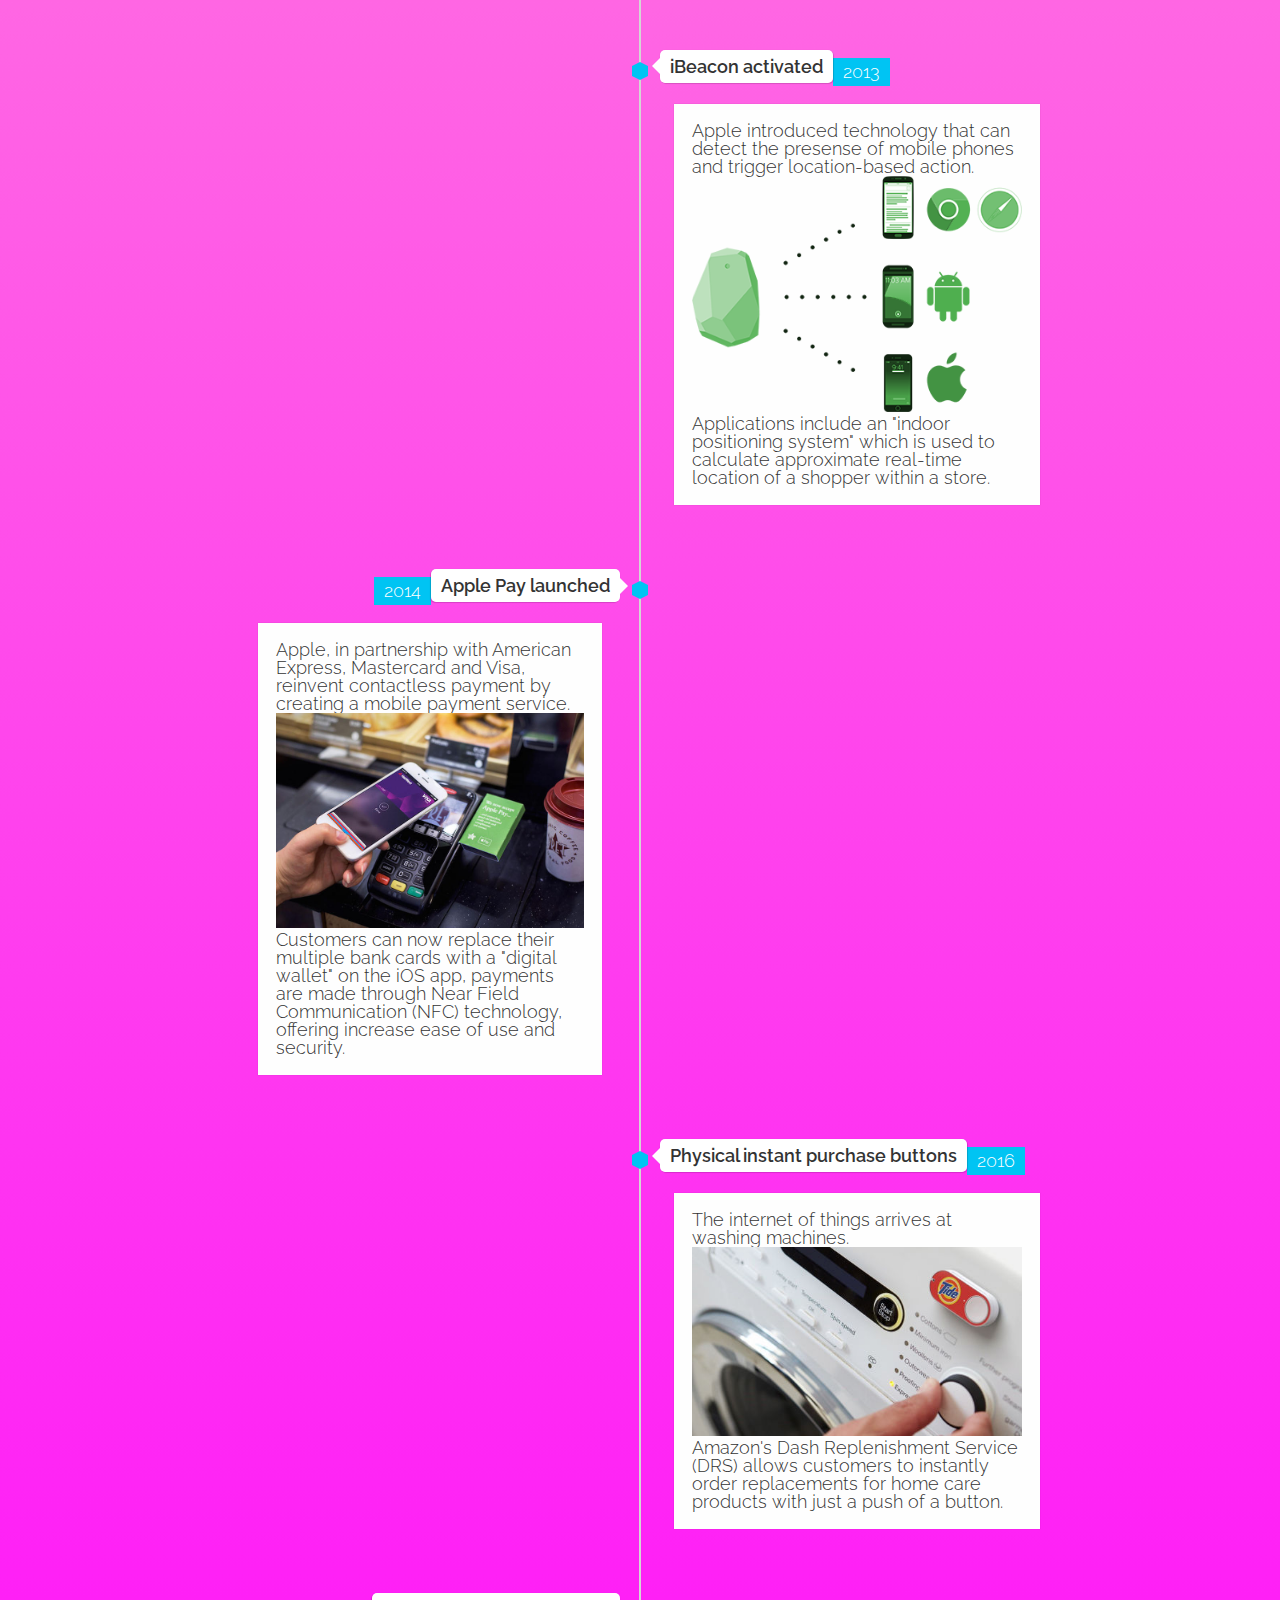
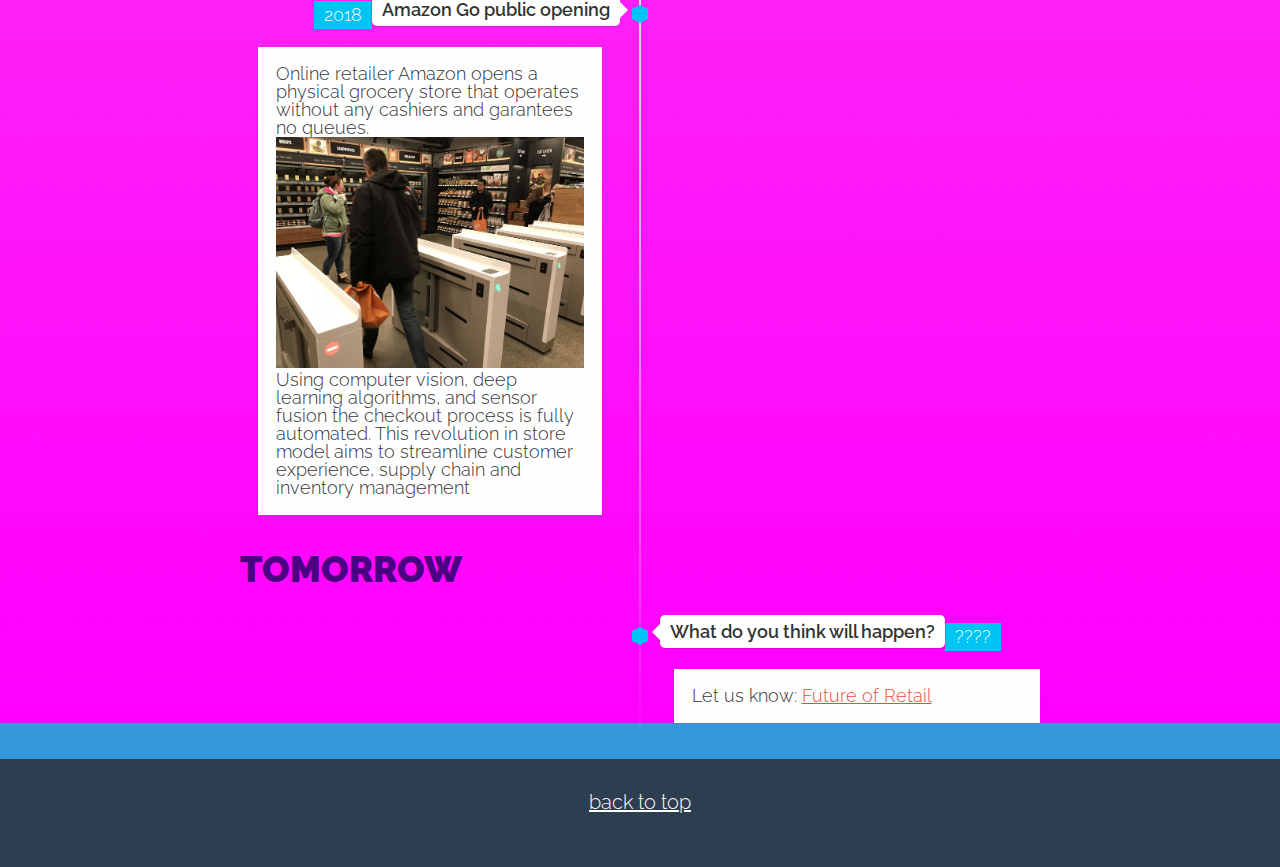
==== commit e6271709: "del class="h1"" ====
--- a/evolution.html
+++ b/evolution.html
@@ -8,7 +8,6 @@
       <link rel="stylesheet" href="css/style.css">
 </head>
 
-<nav class="sticky">
 <nav class="container-fluid nav">
 <div class="container cf">
   <div class="brand">
@@ -23,7 +22,6 @@
   </ul>
 </div>
 </nav>
-</nav>
 
 
 <meta charset="utf-8">
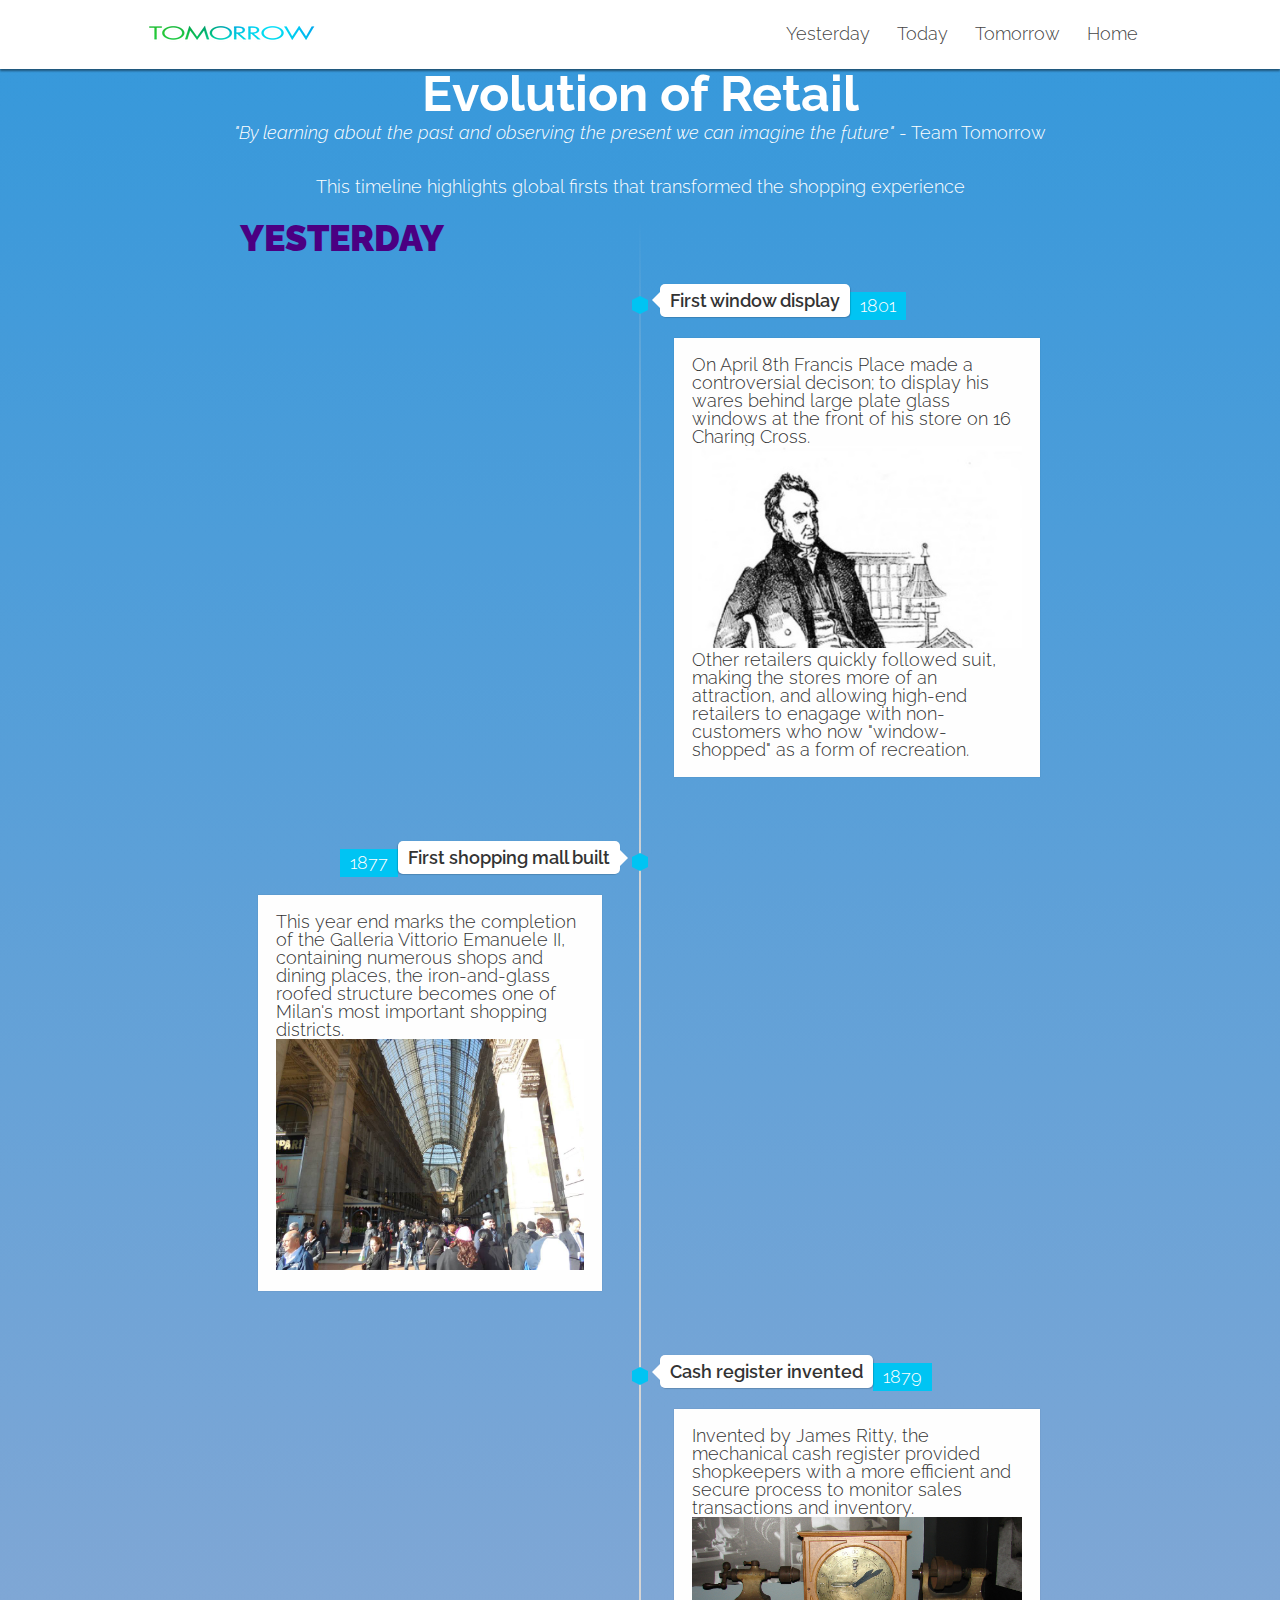
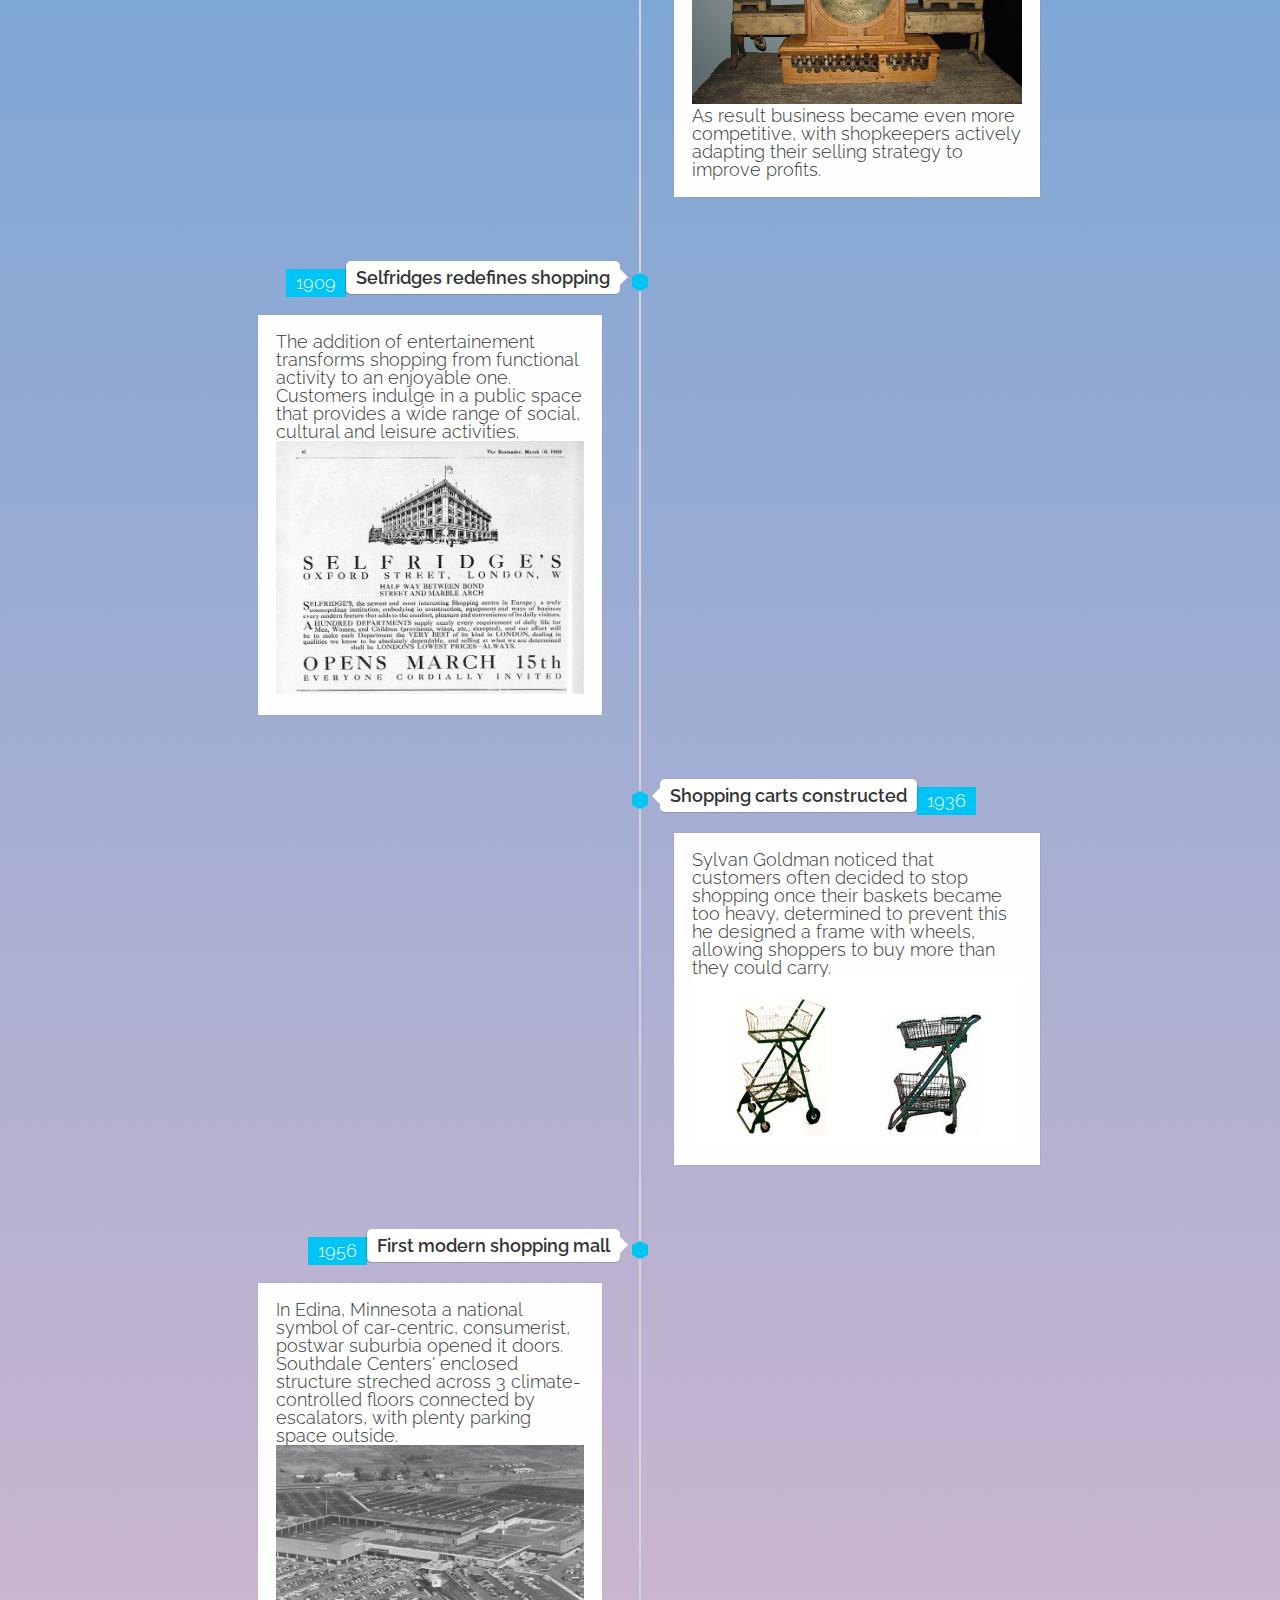
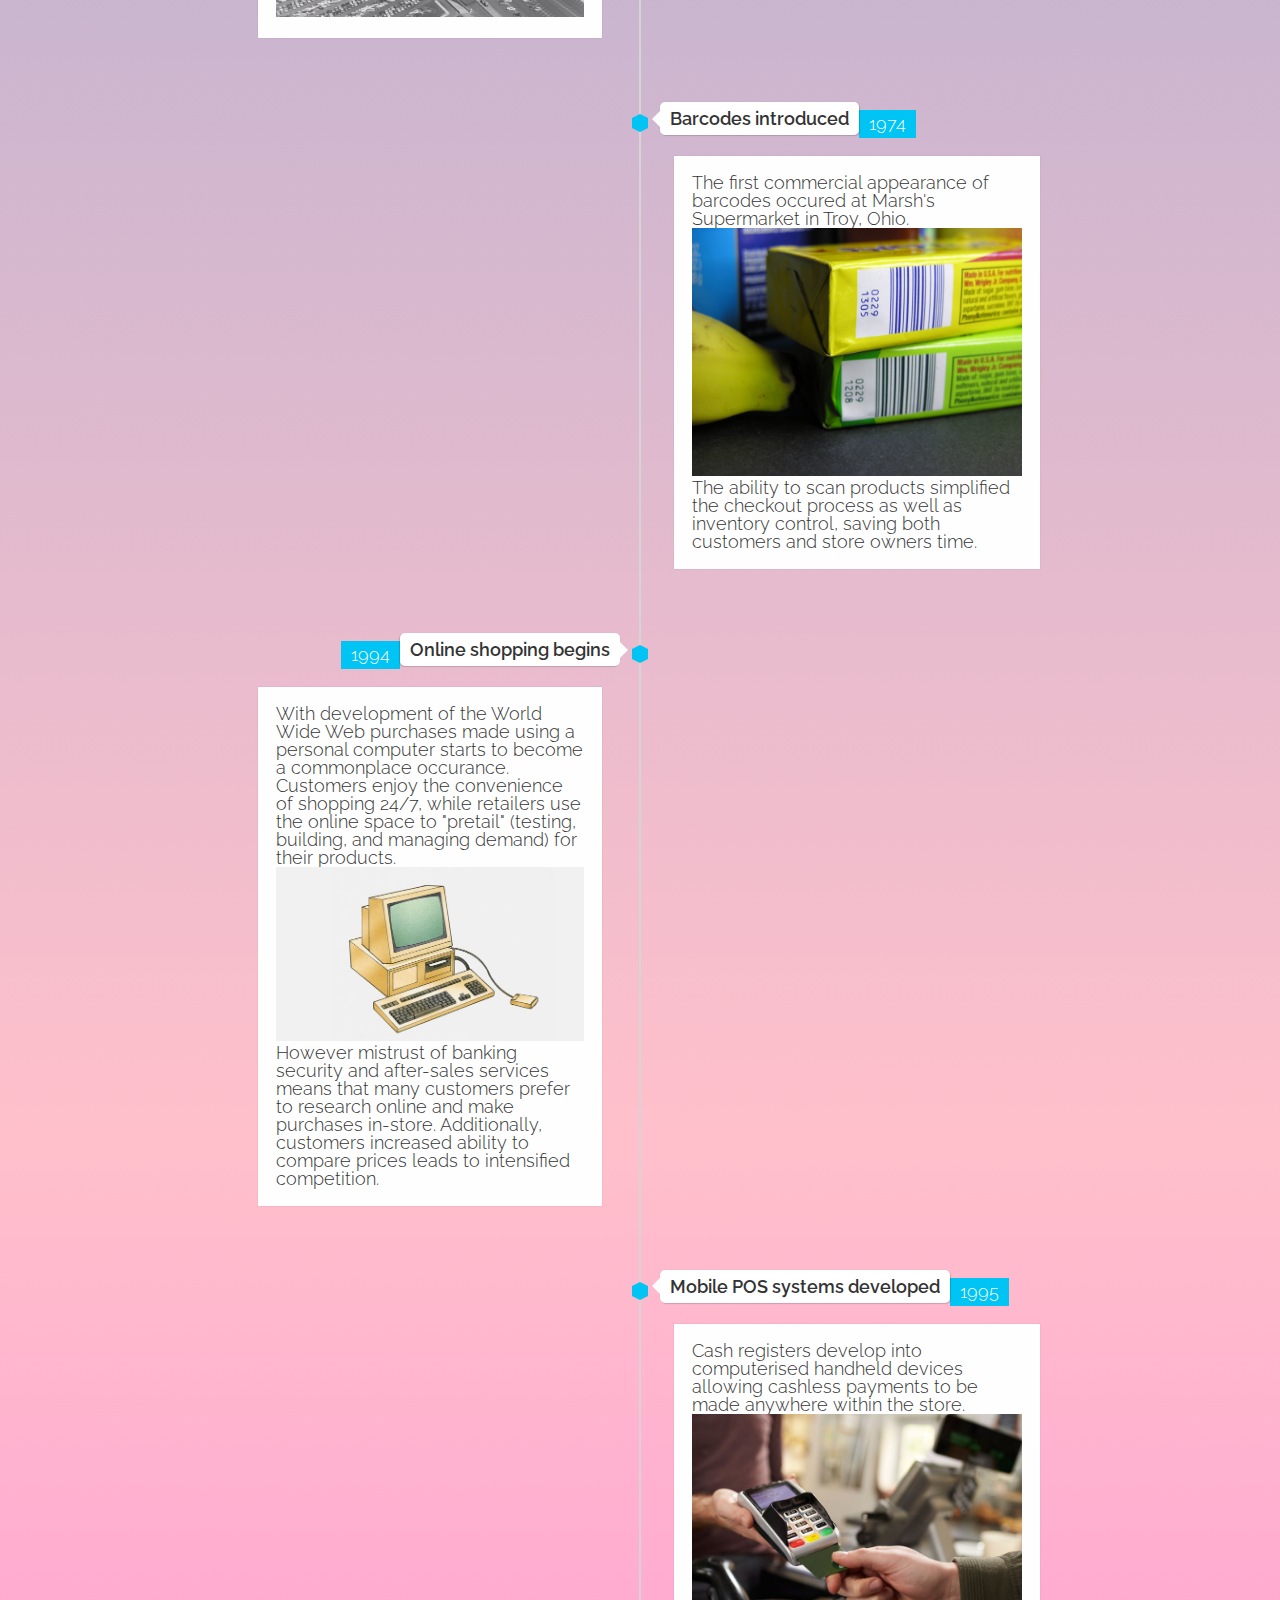
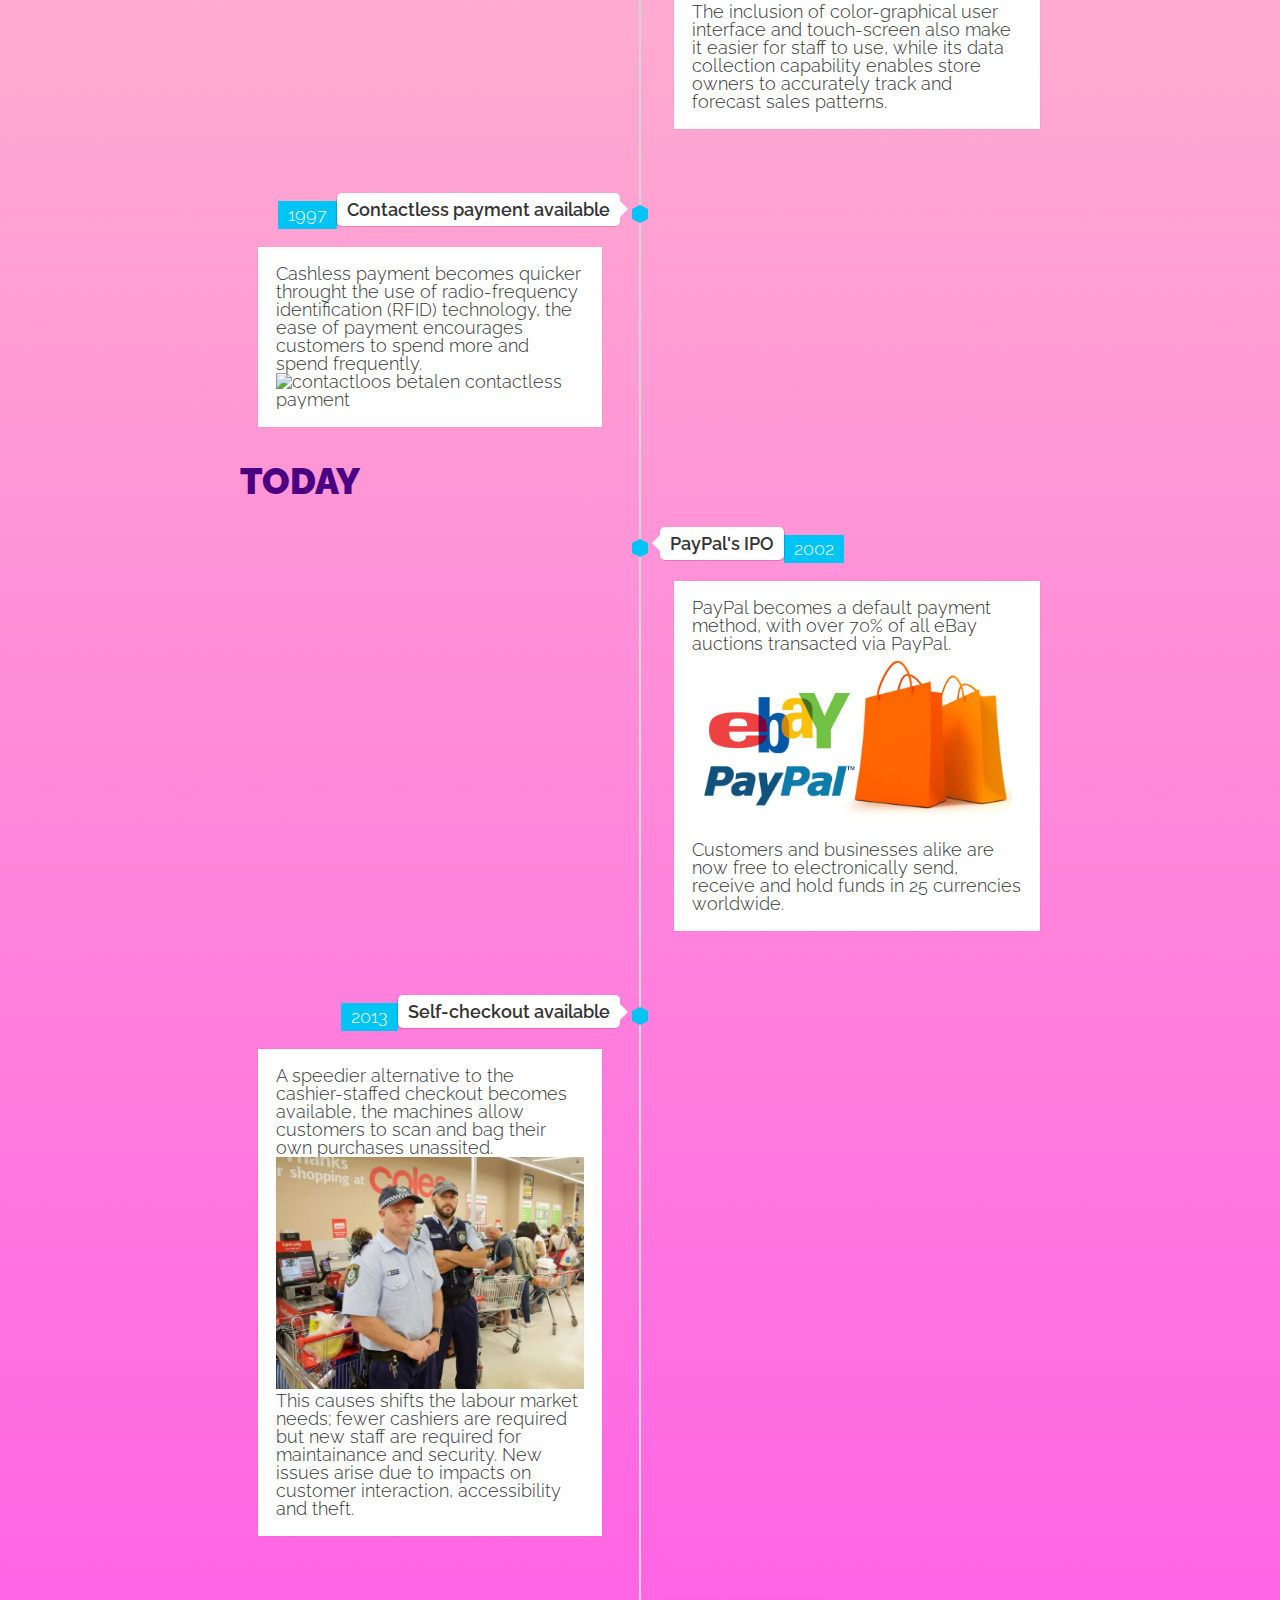
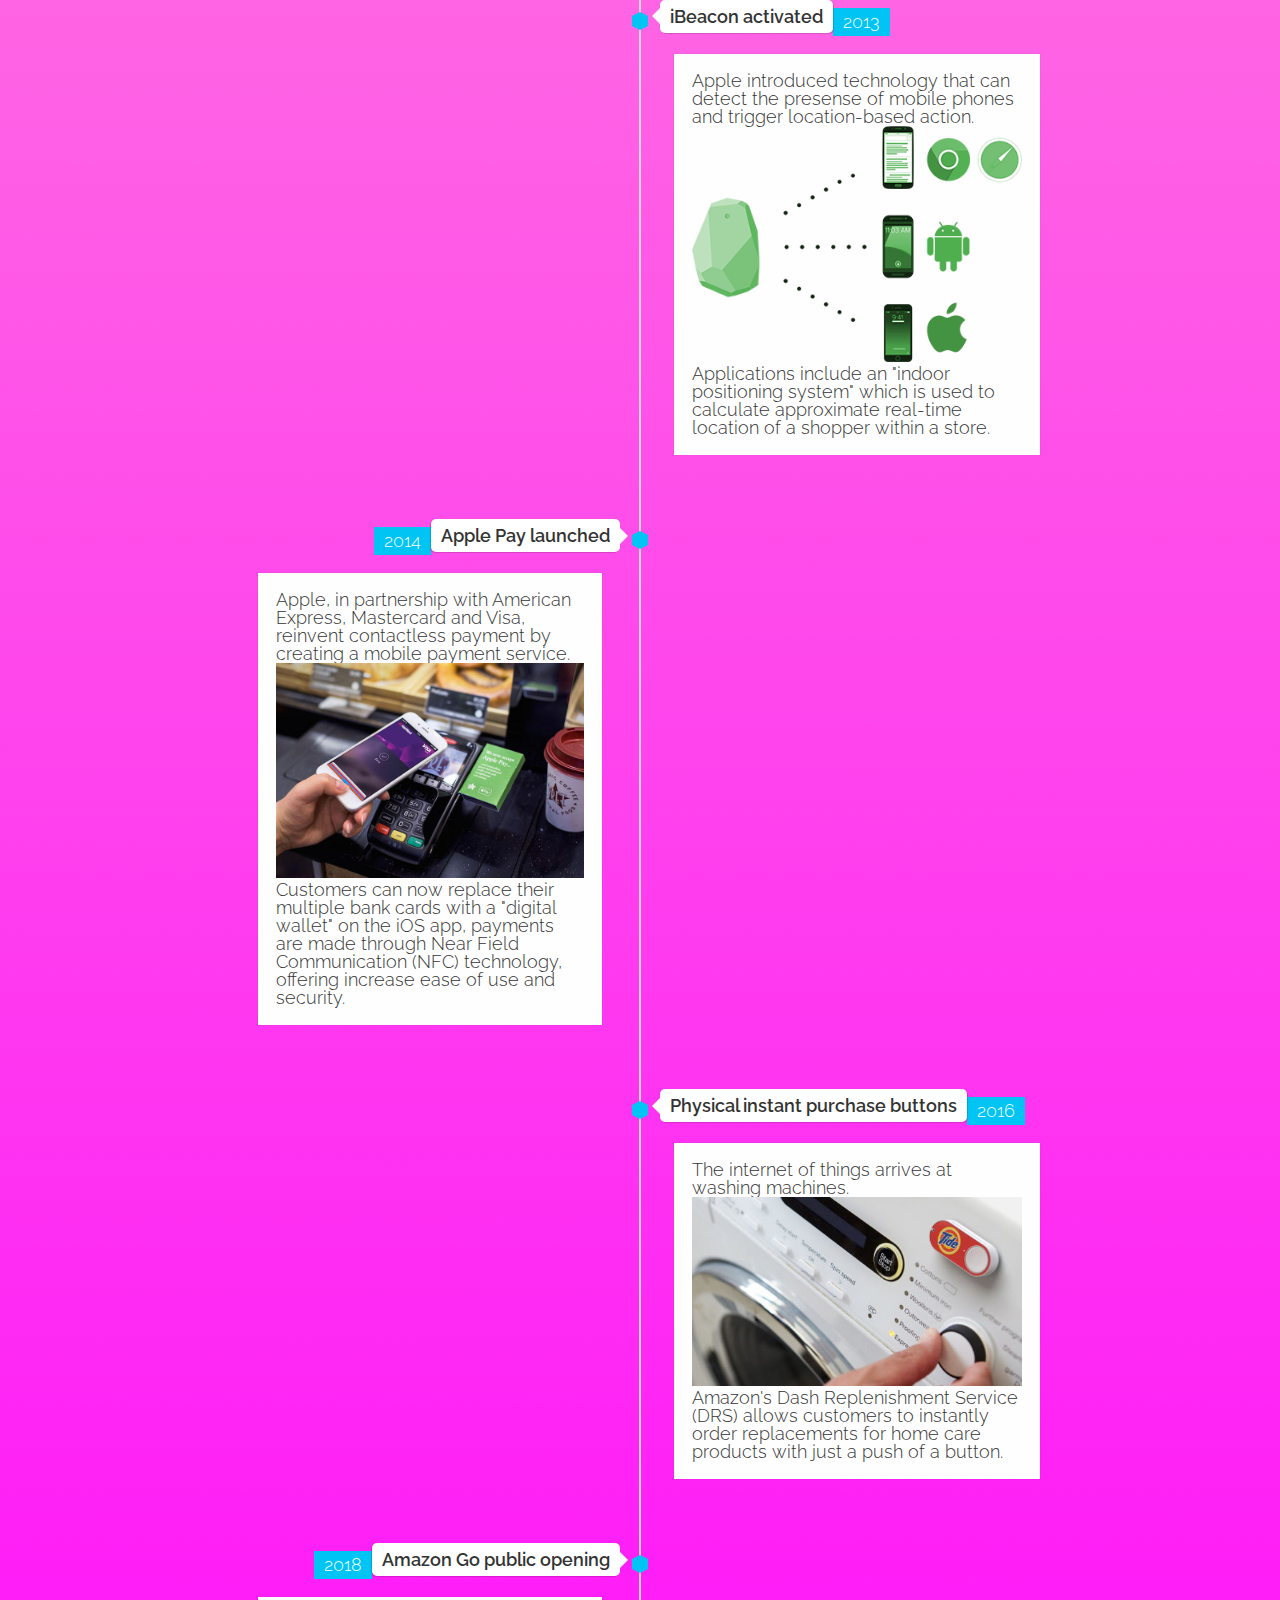
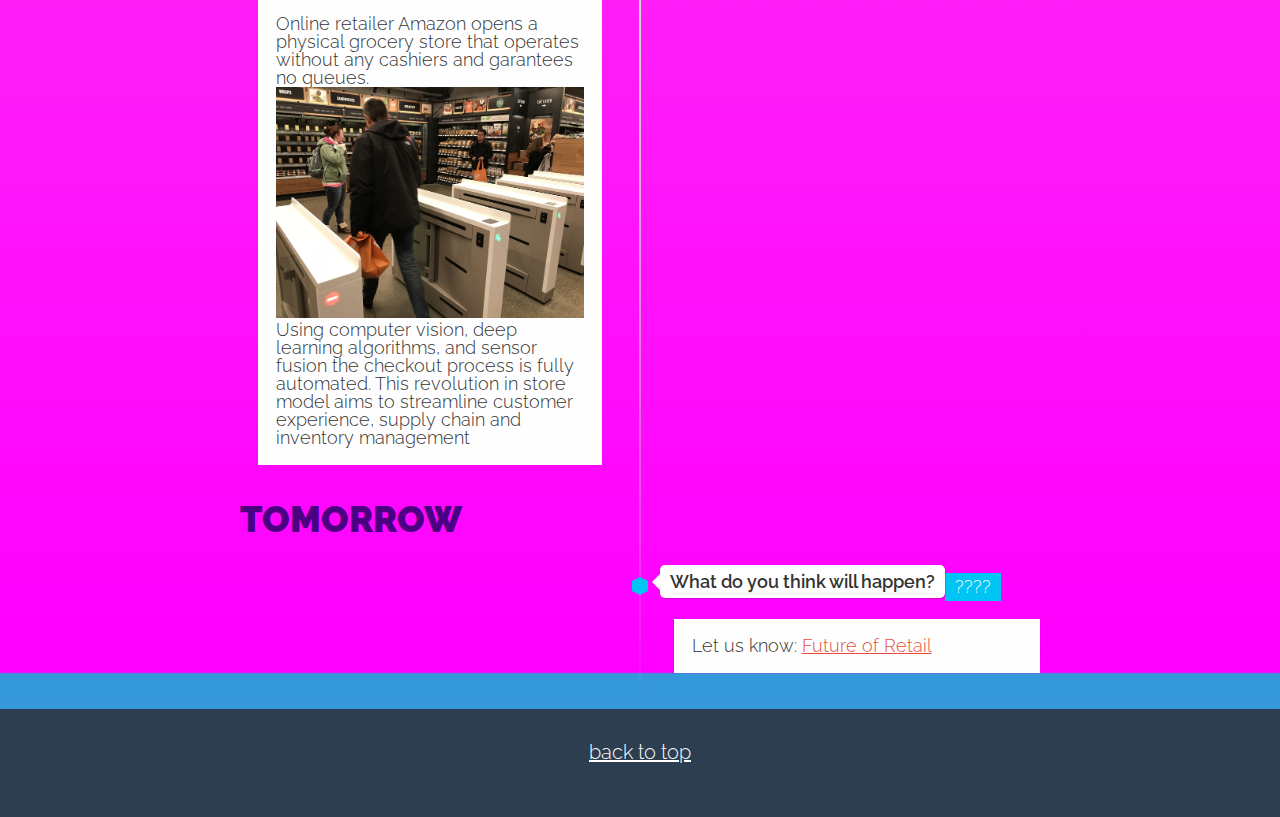
==== commit aa22363d: "del last br" ====
--- a/evolution.html
+++ b/evolution.html
@@ -26,14 +26,14 @@
 
 <meta charset="utf-8">
 <meta name="viewport" content="width=device-width,initial-scale=1">
-<link rel="stylesheet" href="css/evolution.css">
+<link rel="stylesheet" type="text/css" href="css/evolution.css">
 <meta property="og:title" content="PrognRoll" />
 <meta property="og:description" content="A tiny, lightweight jQuery plugin that creates scroll progress bar on the page" />
 <meta property="og:type" content="website" />
 
 <header>
 <div class= shadow>
-  <h1 id="splash" style= font-size:50px;> <font color="white"> <br> Evolution of Retail</h1>
+  <h1 id="splash" style= font-size:50px;> <font color="white"> Evolution of Retail</h1>
   <center><i><p>"By learning about the past and observing the present we can imagine the future"</i> - Team Tomorrow
   <br> <br> This timeline highlights global firsts that transformed the shopping experience </p></font>
   </center>
